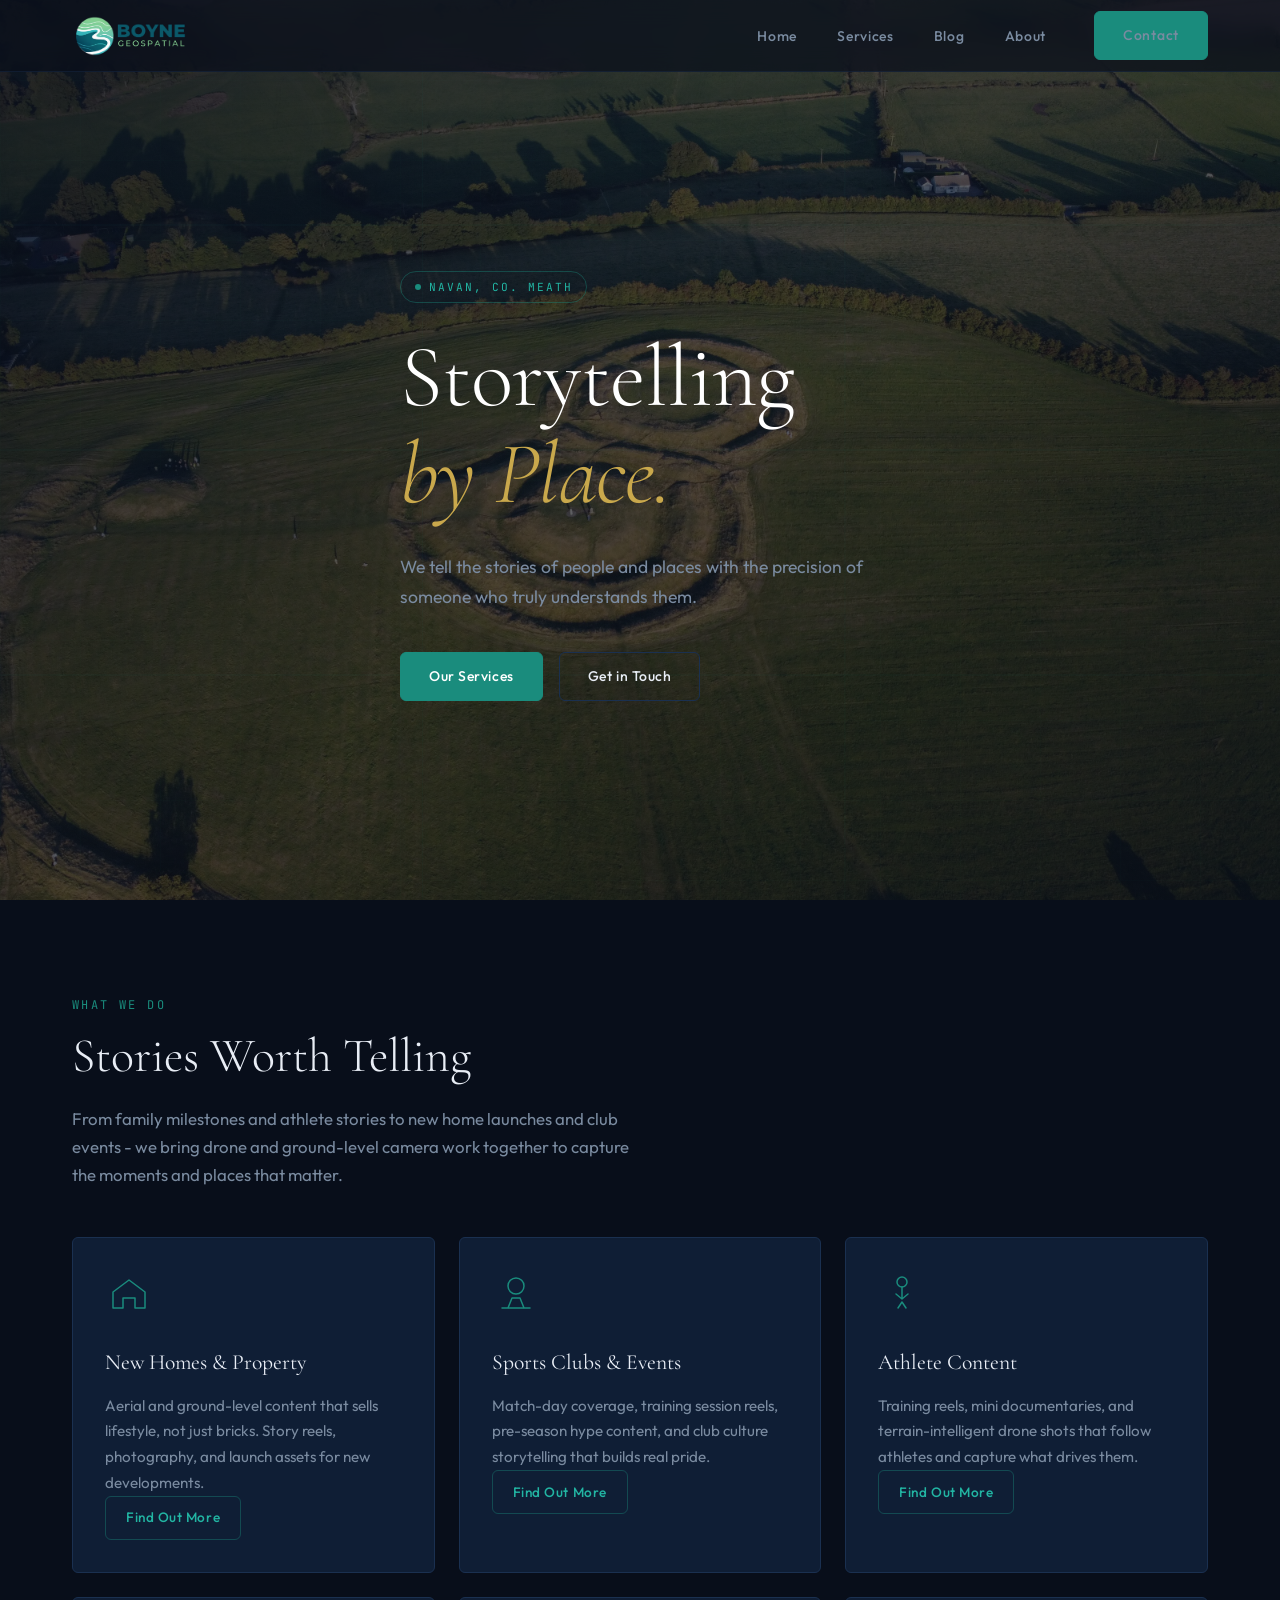
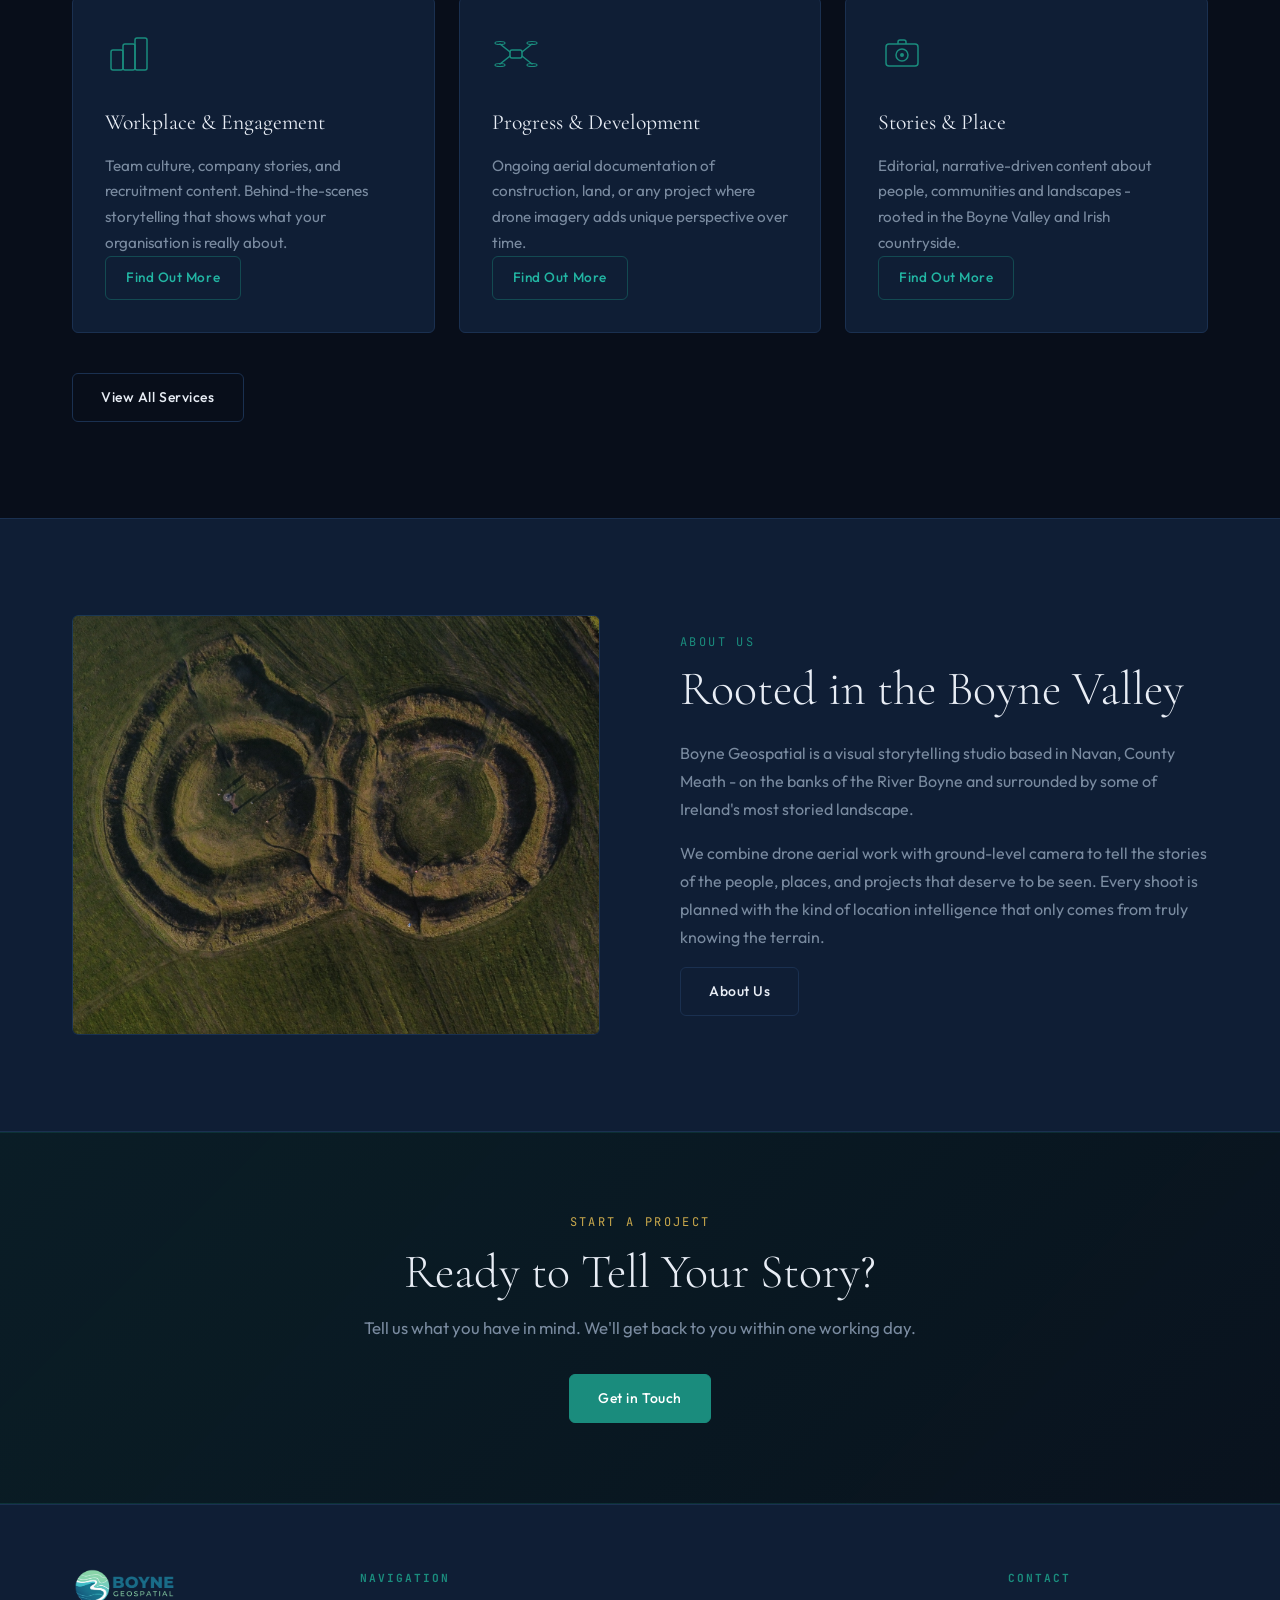
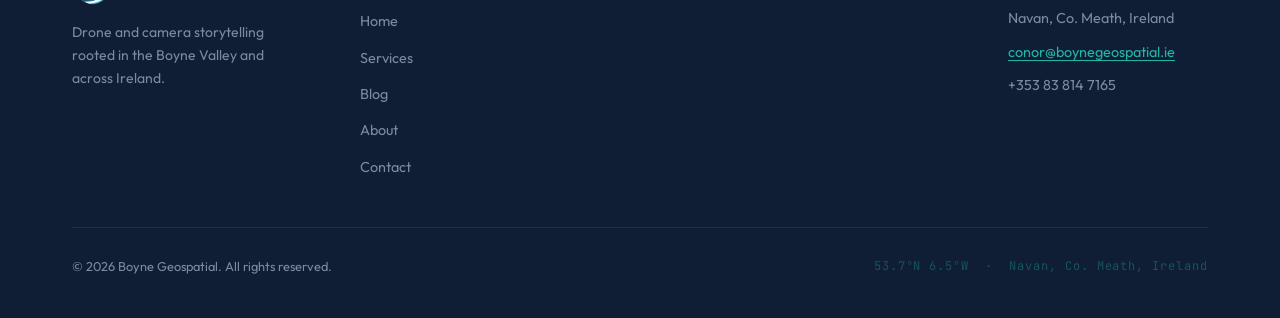
==== index.html @ e122e1fe "Remove all GIS/consultancy references and broaden audience to include families - Replace all "Profes" ====
<!DOCTYPE html>
<html lang="en-IE">
<head>
  <meta charset="UTF-8">
  <meta name="viewport" content="width=device-width, initial-scale=1.0">
  <title>Storytelling by Place | Boyne Geospatial</title>
  <meta name="description" content="Drone and camera storytelling for families, individuals, clubs and businesses across Ireland. Based in Navan, Co. Meath.">
  <link rel="canonical" href="https://www.boynegeospatial.ie/">
  <!-- TODO: Convert hero images to WebP format and compress to under 200KB for optimal LCP -->
  <link rel="preload" as="image" href="images/drone-11.jpg">
  <link rel="stylesheet" href="css/global.css">
  <link rel="stylesheet" href="css/animations.css">
  <script type="application/ld+json">
  {
    "@context": "https://schema.org",
    "@type": "ProfessionalService",
    "name": "Boyne Geospatial",
    "url": "https://www.boynegeospatial.ie",
    "logo": "https://www.boynegeospatial.ie/logo.png",
    "image": "https://www.boynegeospatial.ie/og-image.jpg",
    "description": "Visual storytelling studio based in Navan, County Meath. Drone and camera content for people, places and communities across Ireland.",
    "address": {
      "@type": "PostalAddress",
      "addressLocality": "Navan",
      "addressRegion": "County Meath",
      "addressCountry": "IE"
    },
    "geo": {
      "@type": "GeoCoordinates",
      "latitude": 53.7,
      "longitude": -6.5
    },
    "email": "conor@boynegeospatial.ie",
    "areaServed": "Ireland",
    "serviceType": [
      "Drone Photography",
      "Aerial Videography",
      "Property Content",
      "Sports Storytelling",
      "Athlete Reels",
      "Workplace Content",
      "Documentary Storytelling"
    ],
    "sameAs": [
      "https://www.linkedin.com/in/conor-gleeson-354696105/"
    ]
  }
  </script>
</head>
<body>

  <!-- -- Navigation ------------------------------------------- -->
  <nav class="nav" role="navigation" aria-label="Main navigation">
    <div class="nav-inner">
      <a href="/" class="nav-logo" aria-label="Boyne Geospatial home">
        <img src="logo.png" alt="Boyne Geospatial">
      </a>
                  <ul class="nav-links" role="list">
        <li><a href="/">Home</a></li>
        <li class="nav-dropdown"><a href="/services">Services</a><ul class="nav-dropdown-menu"><li><a href="/services/new-homes">New Homes &amp; Property</a></li><li><a href="/services/sports-clubs">Sports Clubs &amp; Events</a></li><li><a href="/services/athlete-content">Athlete Content</a></li><li><a href="/services/workplace">Workplace &amp; Engagement</a></li><li><a href="/services/progress-documentation">Progress &amp; Development</a></li><li><a href="/services/stories-place">Stories &amp; Place</a></li></ul></li>
        <li><a href="/blog">Blog</a></li>
        <li><a href="/about">About</a></li>
        <li><a href="/contact" class="btn-primary">Contact</a></li>
      </ul>
      <button class="nav-hamburger" aria-label="Toggle menu" aria-expanded="false">
        <span></span><span></span><span></span>
      </button>
    </div>
  </nav>

  <!-- -- Hero ------------------------------------------------ -->
  <section class="hero" aria-label="Hero">
    <div class="hero-bg hero-bg--1" style="background-image: url('images/drone-11.jpg');"></div>
    <div class="hero-bg hero-bg--2" style="background-image: url('images/drone-12.jpg');"></div>
    <div class="hero-bg hero-bg--3" style="background-image: url('images/drone-16.jpg');"></div>

    <!-- Animated coordinate grid overlay -->
    <svg class="hero-grid-svg" aria-hidden="true" xmlns="http://www.w3.org/2000/svg">
      <defs>
        <pattern id="grid" width="80" height="80" patternUnits="userSpaceOnUse">
          <path d="M 80 0 L 0 0 0 80" fill="none" stroke="#1A8C7D" stroke-width="0.5"/>
        </pattern>
      </defs>
      <rect width="100%" height="100%" fill="url(#grid)" opacity="0.06"/>
      <!-- Horizontal accent lines -->
      <line x1="0" y1="25%" x2="100%" y2="25%" stroke="#1A8C7D" stroke-width="0.5" opacity="0.12"/>
      <line x1="0" y1="50%" x2="100%" y2="50%" stroke="#1A8C7D" stroke-width="0.5" opacity="0.12"/>
      <line x1="0" y1="75%" x2="100%" y2="75%" stroke="#1A8C7D" stroke-width="0.5" opacity="0.12"/>
      <!-- Vertical accent lines -->
      <line x1="33%" y1="0" x2="33%" y2="100%" stroke="#1A8C7D" stroke-width="0.5" opacity="0.08"/>
      <line x1="66%" y1="0" x2="66%" y2="100%" stroke="#1A8C7D" stroke-width="0.5" opacity="0.08"/>
    </svg>

    <div class="container">
      <div class="hero-content">
        <h1 class="sr-only">Drone Photography &amp; Visual Storytelling Ireland | Boyne Geospatial</h1>
        <span class="hero-tagline-chip animate-hero delay-1">
          Navan, Co. Meath
        </span>
        <h1 class="hero-heading animate-hero delay-2">Storytelling</h1>
        <p class="hero-heading-gold animate-hero delay-3">by Place.</p>
        <p class="hero-sub animate-hero delay-4">
          We tell the stories of people and places with the precision of someone
          who truly understands them.
        </p>
        <div class="hero-ctas animate-hero delay-5">
          <a href="/services" class="btn-primary">Our Services</a>
          <a href="/contact" class="btn-outline">Get in Touch</a>
        </div>
      </div>
    </div>
  </section>

  <!-- -- Services Strip -------------------------------------- -->
  <section class="section" aria-labelledby="services-heading">
    <div class="container">
      <span class="section-label reveal">What We Do</span>
      <h2 class="section-title reveal" id="services-heading">Stories Worth Telling</h2>
      <p class="section-body reveal">
        From family milestones and athlete stories to new home launches and club events - we bring drone and ground-level
        camera work together to capture the moments and places that matter.
      </p>
      <div class="services-grid services-grid--6 reveal-stagger">
        <div class="service-card">
          <svg class="service-icon" viewBox="0 0 48 48" fill="none" xmlns="http://www.w3.org/2000/svg" aria-hidden="true">
            <path d="M8 38V22l16-12 16 12v16H30v-10H18v10z" stroke="currentColor" stroke-width="1.5" stroke-linejoin="round"/>
          </svg>
          <h3>New Homes &amp; Property</h3>
          <p>Aerial and ground-level content that sells lifestyle, not just bricks. Story reels, photography, and launch assets for new developments.</p>
          <a href="/services/new-homes" class="btn-launch">Find Out More</a>
        </div>
        <div class="service-card">
          <svg class="service-icon" viewBox="0 0 48 48" fill="none" xmlns="http://www.w3.org/2000/svg" aria-hidden="true">
            <circle cx="24" cy="16" r="8" stroke="currentColor" stroke-width="1.5"/>
            <path d="M16 38l4-10h8l4 10" stroke="currentColor" stroke-width="1.5" stroke-linejoin="round"/>
            <path d="M10 38h28" stroke="currentColor" stroke-width="1.5" stroke-linecap="round"/>
          </svg>
          <h3>Sports Clubs &amp; Events</h3>
          <p>Match-day coverage, training session reels, pre-season hype content, and club culture storytelling that builds real pride.</p>
          <a href="/services/sports-clubs" class="btn-launch">Find Out More</a>
        </div>
        <div class="service-card">
          <svg class="service-icon" viewBox="0 0 48 48" fill="none" xmlns="http://www.w3.org/2000/svg" aria-hidden="true">
            <circle cx="24" cy="12" r="5" stroke="currentColor" stroke-width="1.5"/>
            <path d="M24 17v12M18 24l6 5 6-5M20 38l4-6 4 6" stroke="currentColor" stroke-width="1.5" stroke-linecap="round" stroke-linejoin="round"/>
          </svg>
          <h3>Athlete Content</h3>
          <p>Training reels, mini documentaries, and terrain-intelligent drone shots that follow athletes and capture what drives them.</p>
          <a href="/services/athlete-content" class="btn-launch">Find Out More</a>
        </div>
        <div class="service-card">
          <svg class="service-icon" viewBox="0 0 48 48" fill="none" xmlns="http://www.w3.org/2000/svg" aria-hidden="true">
            <rect x="6" y="20" width="12" height="20" rx="2" stroke="currentColor" stroke-width="1.5"/>
            <rect x="18" y="14" width="12" height="26" rx="2" stroke="currentColor" stroke-width="1.5"/>
            <rect x="30" y="8" width="12" height="32" rx="2" stroke="currentColor" stroke-width="1.5"/>
          </svg>
          <h3>Workplace &amp; Engagement</h3>
          <p>Team culture, company stories, and recruitment content. Behind-the-scenes storytelling that shows what your organisation is really about.</p>
          <a href="/services/workplace" class="btn-launch">Find Out More</a>
        </div>
        <div class="service-card">
          <svg class="service-icon" viewBox="0 0 48 48" fill="none" xmlns="http://www.w3.org/2000/svg" aria-hidden="true">
            <rect x="18" y="20" width="12" height="8" rx="2" stroke="currentColor" stroke-width="1.5"/>
            <line x1="18" y1="22" x2="8" y2="14" stroke="currentColor" stroke-width="1.5" stroke-linecap="round"/>
            <line x1="30" y1="22" x2="40" y2="14" stroke="currentColor" stroke-width="1.5" stroke-linecap="round"/>
            <line x1="18" y1="26" x2="8" y2="34" stroke="currentColor" stroke-width="1.5" stroke-linecap="round"/>
            <line x1="30" y1="26" x2="40" y2="34" stroke="currentColor" stroke-width="1.5" stroke-linecap="round"/>
            <ellipse cx="8" cy="13" rx="5" ry="1.5" stroke="currentColor" stroke-width="1.2"/>
            <ellipse cx="40" cy="13" rx="5" ry="1.5" stroke="currentColor" stroke-width="1.2"/>
            <ellipse cx="8" cy="35" rx="5" ry="1.5" stroke="currentColor" stroke-width="1.2"/>
            <ellipse cx="40" cy="35" rx="5" ry="1.5" stroke="currentColor" stroke-width="1.2"/>
          </svg>
          <h3>Progress &amp; Development</h3>
          <p>Ongoing aerial documentation of construction, land, or any project where drone imagery adds unique perspective over time.</p>
          <a href="/services/progress-documentation" class="btn-launch">Find Out More</a>
        </div>
        <div class="service-card">
          <svg class="service-icon" viewBox="0 0 48 48" fill="none" xmlns="http://www.w3.org/2000/svg" aria-hidden="true">
            <rect x="8" y="14" width="32" height="22" rx="3" stroke="currentColor" stroke-width="1.5"/>
            <circle cx="24" cy="25" r="6" stroke="currentColor" stroke-width="1.5"/>
            <circle cx="24" cy="25" r="2" fill="currentColor"/>
            <path d="M20 14v-2a2 2 0 012-2h4a2 2 0 012 2v2" stroke="currentColor" stroke-width="1.5"/>
          </svg>
          <h3>Stories &amp; Place</h3>
          <p>Editorial, narrative-driven content about people, communities and landscapes - rooted in the Boyne Valley and Irish countryside.</p>
          <a href="/services/stories-place" class="btn-launch">Find Out More</a>
        </div>
      </div>
      <div class="section-cta reveal">
        <a href="/services" class="btn-outline">View All Services</a>
      </div>
    </div>
  </section>

  <!-- -- About Teaser ----------------------------------------- -->
  <section class="section" style="background: var(--color-surface); border-top: 1px solid var(--color-border); border-bottom: 1px solid var(--color-border);" aria-labelledby="about-heading">
    <div class="container">
      <div class="about-teaser">
        <div class="about-teaser-img reveal">
          <img src="images/drone-12.jpg"
               alt="Aerial drone view of an ancient ringfort in Co. Meath, captured by Boyne Geospatial"
               loading="lazy">
        </div>
        <div class="about-teaser-text">
          <span class="section-label reveal">About Us</span>
          <h2 class="section-title reveal" id="about-heading">Rooted in the Boyne Valley</h2>
          <p class="reveal">
            Boyne Geospatial is a visual storytelling studio based in Navan, County Meath -
            on the banks of the River Boyne and surrounded by some of Ireland's most storied landscape.
          </p>
          <p class="reveal">
            We combine drone aerial work with ground-level camera to tell the stories of the people,
            places, and projects that deserve to be seen. Every shoot is planned with the kind of
            location intelligence that only comes from truly knowing the terrain.
          </p>
          <a href="/about" class="btn-outline reveal">About Us</a>
        </div>
      </div>
    </div>
  </section>

  <!-- -- CTA Banner ------------------------------------------ -->
  <section class="cta-banner" aria-labelledby="cta-heading">
    <div class="container">
      <span class="section-label section-label-gold reveal">Start a Project</span>
      <h2 class="section-title reveal" id="cta-heading">Ready to Tell Your Story?</h2>
      <p class="reveal">
        Tell us what you have in mind. We'll get back to you within one working day.
      </p>
      <a href="/contact" class="btn-primary reveal">Get in Touch</a>
    </div>
  </section>

  <!-- -- Footer ---------------------------------------------- -->
  <footer class="footer" role="contentinfo">
    <div class="container">
      <div class="footer-top">
        <div class="footer-logo">
          <a href="/" aria-label="Boyne Geospatial home">
            <img src="logo.png" alt="Boyne Geospatial">
          </a>
          <p>Drone and camera storytelling rooted in the Boyne Valley and across Ireland.</p>
        </div>
                <nav class="footer-nav" aria-label="Footer navigation">
          <h4>Navigation</h4>
          <ul role="list">
            <li><a href="/">Home</a></li>
            <li><a href="/services">Services</a></li>
            <li><a href="/blog">Blog</a></li>
            <li><a href="/about">About</a></li>
            <li><a href="/contact">Contact</a></li>
          </ul>
        </nav>
        <div class="footer-contact">
          <h4>Contact</h4>
          <ul role="list">
            <li>Navan, Co. Meath, Ireland</li>
            <li><a href="mailto:conor@boynegeospatial.ie">conor@boynegeospatial.ie</a></li>
            <li><a href="tel:+353838147165">+353 83 814 7165</a></li>
          </ul>
        </div>
      </div>
      <hr class="footer-divider">
      <div class="footer-bottom">
        <p>&copy; 2026 Boyne Geospatial. All rights reserved.</p>
        <span>53.7°N 6.5°W &nbsp;·&nbsp; Navan, Co. Meath, Ireland</span>
      </div>
    </div>
  </footer>

  <script src="js/main.js"></script>
</body>
</html>
---- css/global.css ----
@import url('https://fonts.googleapis.com/css2?family=Cormorant+Garamond:ital,wght@0,300;0,400;0,600;1,300&family=Outfit:wght@300;400;500;600&family=JetBrains+Mono:wght@400&display=swap');

/* Screen-reader only utility */
.sr-only {
  position: absolute;
  width: 1px;
  height: 1px;
  padding: 0;
  margin: -1px;
  overflow: hidden;
  clip: rect(0, 0, 0, 0);
  white-space: nowrap;
  border: 0;
}

/* ============================================================
   CSS Custom Properties
   ============================================================ */
:root {
  --color-bg:         #080E1A;
  --color-surface:    #0F1E35;
  --color-border:     #1A3050;
  --color-teal:       #1A8C7D;
  --color-teal-light: #22B5A3;
  --color-gold:       #C9A84C;
  --color-text:       #E8EDF5;
  --color-muted:      #7A8BA0;
  --color-white:      #FFFFFF;

  --font-display: 'Cormorant Garamond', serif;
  --font-body:    'Outfit', sans-serif;
  --font-mono:    'JetBrains Mono', monospace;

  --nav-height: 72px;
  --radius:     6px;
  --transition: 0.3s ease;
}

/* ============================================================
   Reset & Base
   ============================================================ */
*, *::before, *::after {
  box-sizing: border-box;
  margin: 0;
  padding: 0;
}

html {
  scroll-behavior: smooth;
  font-size: 16px;
}

body {
  background-color: var(--color-bg);
  color: var(--color-text);
  font-family: var(--font-body);
  font-weight: 400;
  line-height: 1.65;
  -webkit-font-smoothing: antialiased;
}

img {
  display: block;
  max-width: 100%;
  height: auto;
}

a {
  color: inherit;
  text-decoration: none;
}

ul {
  list-style: none;
}

/* ============================================================
   Layout Utilities
   ============================================================ */
.container {
  max-width: 1200px;
  margin: 0 auto;
  padding: 0 2rem;
}

.section {
  padding: 6rem 0;
}

.section-label {
  font-family: var(--font-mono);
  font-size: 0.75rem;
  letter-spacing: 0.2em;
  text-transform: uppercase;
  color: var(--color-teal);
  display: block;
  margin-bottom: 0.75rem;
}

.section-label-gold {
  color: var(--color-gold);
}

.section-title {
  font-family: var(--font-display);
  font-size: clamp(2rem, 4vw, 3rem);
  font-weight: 300;
  line-height: 1.2;
  margin-bottom: 1.25rem;
  color: var(--color-text);
}

.section-body {
  color: var(--color-muted);
  max-width: 560px;
  font-size: 1.05rem;
}

/* ============================================================
   Navigation
   ============================================================ */
.nav {
  position: fixed;
  top: 0;
  left: 0;
  right: 0;
  z-index: 100;
  height: var(--nav-height);
  background: rgba(8, 14, 26, 0.7);
  backdrop-filter: blur(12px);
  -webkit-backdrop-filter: blur(12px);
  border-bottom: 1px solid rgba(26, 48, 80, 0.4);
  transition: background var(--transition), border-color var(--transition);
}

.nav.scrolled {
  background: rgba(8, 14, 26, 0.95);
  border-bottom-color: var(--color-border);
}

.nav-inner {
  max-width: 1200px;
  margin: 0 auto;
  padding: 0 2rem;
  height: 100%;
  display: flex;
  align-items: center;
  justify-content: space-between;
}

.nav-logo img {
  height: 40px;
  width: auto;
}

.nav-links {
  display: flex;
  align-items: center;
  gap: 2.5rem;
}

.nav-links a {
  font-size: 0.875rem;
  font-weight: 500;
  letter-spacing: 0.05em;
  color: var(--color-muted);
  transition: color var(--transition);
  position: relative;
}

.nav-links a::after {
  content: '';
  position: absolute;
  bottom: -3px;
  left: 0;
  right: 0;
  height: 1px;
  background: var(--color-teal);
  transform: scaleX(0);
  transition: transform var(--transition);
  transform-origin: left;
}

.nav-links a:hover,
.nav-links a.active {
  color: var(--color-text);
}

.nav-links a:hover::after,
.nav-links a.active::after {
  transform: scaleX(1);
}

.nav-links .btn-primary {
  margin-left: 0.5rem;
}

/* -- Nav Dropdown ------------------------------------------- */
.nav-dropdown {
  position: relative;
}

.nav-dropdown-menu {
  display: none;
  position: absolute;
  top: 100%;
  left: 50%;
  transform: translateX(-50%);
  min-width: 240px;
  background: var(--color-surface);
  border: 1px solid var(--color-border);
  border-radius: 6px;
  padding: 0.75rem 0 0.5rem;
  list-style: none;
  z-index: 200;
  box-shadow: 0 8px 24px rgba(0,0,0,0.4);
}

.nav-dropdown:hover .nav-dropdown-menu,
.nav-dropdown:focus-within .nav-dropdown-menu,
.nav-dropdown.dropdown-open .nav-dropdown-menu {
  display: block;
}

.nav-dropdown-menu li a {
  display: block;
  padding: 0.6rem 1.25rem;
  color: var(--color-text);
  font-size: 0.85rem;
  white-space: nowrap;
  transition: background 0.2s, color 0.2s;
}

.nav-dropdown-menu li a::after {
  display: none;
}

.nav-dropdown-menu li a:hover {
  background: var(--color-border);
  color: var(--color-teal-light);
}

.nav-hamburger {
  display: none;
  flex-direction: column;
  gap: 5px;
  background: none;
  border: none;
  cursor: pointer;
  padding: 4px;
}

.nav-hamburger span {
  display: block;
  width: 24px;
  height: 2px;
  background: var(--color-text);
  transition: var(--transition);
}

/* ============================================================
   Buttons
   ============================================================ */
.btn-primary {
  display: inline-flex;
  align-items: center;
  gap: 0.5rem;
  padding: 0.75rem 1.75rem;
  background: var(--color-teal);
  color: var(--color-white);
  font-family: var(--font-body);
  font-size: 0.875rem;
  font-weight: 500;
  letter-spacing: 0.04em;
  border: 1px solid var(--color-teal);
  border-radius: var(--radius);
  cursor: pointer;
  transition: background var(--transition), box-shadow var(--transition);
}

.btn-primary:hover {
  background: var(--color-white);
  border-color: var(--color-white);
  color: var(--color-bg);
  box-shadow: 0 0 24px rgba(255, 255, 255, 0.15);
}

.btn-outline {
  display: inline-flex;
  align-items: center;
  gap: 0.5rem;
  padding: 0.75rem 1.75rem;
  background: transparent;
  color: var(--color-text);
  font-family: var(--font-body);
  font-size: 0.875rem;
  font-weight: 500;
  letter-spacing: 0.04em;
  border: 1px solid var(--color-border);
  border-radius: var(--radius);
  cursor: pointer;
  transition: border-color var(--transition), color var(--transition), box-shadow var(--transition);
}

.btn-outline:hover {
  border-color: var(--color-teal);
  color: var(--color-teal-light);
  box-shadow: 0 0 20px rgba(26, 140, 125, 0.15);
}

/* ============================================================
   Hero
   ============================================================ */
.hero {
  position: relative;
  min-height: 100vh;
  display: flex;
  align-items: center;
  overflow: hidden;
  background-color: var(--color-bg);
}

.hero-bg {
  position: absolute;
  inset: 0;
  background-size: cover;
  background-position: center;
  background-repeat: no-repeat;
  opacity: 0;
  transition: opacity 1.5s ease;
}

.hero-bg--2 {
  background-position: center 30%;
}

.hero-bg.active {
  opacity: 1;
}

.hero-bg::after {
  content: '';
  position: absolute;
  inset: 0;
  background: linear-gradient(
    135deg,
    rgba(8, 14, 26, 0.85) 0%,
    rgba(8, 14, 26, 0.65) 50%,
    rgba(8, 14, 26, 0.8) 100%
  );
}

.hero-grid-svg {
  position: absolute;
  inset: 0;
  width: 100%;
  height: 100%;
  pointer-events: none;
  z-index: 1;
}

.hero-content {
  position: relative;
  z-index: 2;
  padding-top: var(--nav-height);
}

.hero-tagline-chip {
  display: inline-flex;
  align-items: center;
  gap: 0.5rem;
  padding: 0.35rem 0.85rem;
  border: 1px solid rgba(26, 140, 125, 0.4);
  border-radius: 100px;
  font-family: var(--font-mono);
  font-size: 0.7rem;
  letter-spacing: 0.18em;
  text-transform: uppercase;
  color: var(--color-teal-light);
  margin-bottom: 1.75rem;
}

.hero-tagline-chip::before {
  content: '';
  width: 6px;
  height: 6px;
  border-radius: 50%;
  background: var(--color-teal);
  animation: pulse-dot 2s infinite;
}

.hero-heading {
  font-family: var(--font-display);
  font-size: clamp(3rem, 7vw, 5.5rem);
  font-weight: 300;
  line-height: 1.05;
  letter-spacing: -0.01em;
  margin-bottom: 0.3rem;
  color: var(--color-white);
}

.hero-heading-gold {
  font-family: var(--font-display);
  font-size: clamp(3rem, 7vw, 5.5rem);
  font-weight: 300;
  line-height: 1.05;
  letter-spacing: -0.01em;
  margin-bottom: 2rem;
  color: var(--color-gold);
  font-style: italic;
}

.hero-sub {
  font-size: 1.1rem;
  color: var(--color-muted);
  max-width: 480px;
  margin-bottom: 2.5rem;
  line-height: 1.7;
}

.hero-ctas {
  display: flex;
  gap: 1rem;
  flex-wrap: wrap;
}

/* ============================================================
   Page Hero (inner pages)
   ============================================================ */
.page-hero {
  padding-top: calc(var(--nav-height) + 5rem);
  padding-bottom: 4rem;
  background: linear-gradient(180deg, var(--color-surface) 0%, var(--color-bg) 100%);
  border-bottom: 1px solid var(--color-border);
}

.page-hero-label {
  font-family: var(--font-mono);
  font-size: 0.75rem;
  letter-spacing: 0.2em;
  text-transform: uppercase;
  color: var(--color-teal);
  display: block;
  margin-bottom: 1rem;
}

.page-hero-title {
  font-family: var(--font-display);
  font-size: clamp(2.5rem, 5vw, 4rem);
  font-weight: 300;
  color: var(--color-white);
  line-height: 1.1;
  margin-bottom: 1rem;
}

.page-hero-sub {
  color: var(--color-muted);
  font-size: 1.05rem;
  max-width: 560px;
}

.section-cta {
  margin-top: 2.5rem;
}

/* ============================================================
   Service Cards
   ============================================================ */
.services-grid {
  display: grid;
  grid-template-columns: repeat(3, 1fr);
  gap: 1.5rem;
  margin-top: 3rem;
}

.services-grid--6 {
  grid-template-columns: repeat(3, 1fr);
}

@media (max-width: 900px) {
  .services-grid--6 {
    grid-template-columns: repeat(2, 1fr);
  }
}

.service-card {
  padding: 2rem;
  background: var(--color-surface);
  border: 1px solid var(--color-border);
  border-radius: var(--radius);
  transition: border-color var(--transition), box-shadow var(--transition), transform var(--transition);
}

.service-card:hover {
  border-color: var(--color-teal);
  box-shadow: 0 0 28px rgba(26, 140, 125, 0.15);
  transform: translateY(-3px);
}

.service-icon {
  width: 48px;
  height: 48px;
  margin-bottom: 1.25rem;
  color: var(--color-teal);
}

.service-card h3 {
  font-family: var(--font-display);
  font-size: 1.35rem;
  font-weight: 400;
  margin-bottom: 0.75rem;
  color: var(--color-text);
}

.service-card p {
  color: var(--color-muted);
  font-size: 0.95rem;
  line-height: 1.7;
}

/* ============================================================
   About Teaser (2-col)
   ============================================================ */
.about-teaser {
  display: grid;
  grid-template-columns: 1fr 1fr;
  gap: 5rem;
  align-items: center;
}

.about-teaser-img {
  position: relative;
  border-radius: var(--radius);
  overflow: hidden;
}

.about-teaser-img img {
  width: 100%;
  height: 420px;
  object-fit: cover;
  border-radius: var(--radius);
  border: 1px solid var(--color-border);
}

.about-teaser-img::before {
  content: '';
  position: absolute;
  inset: 0;
  border-radius: var(--radius);
  background: linear-gradient(135deg, rgba(26, 140, 125, 0.08) 0%, transparent 60%);
  z-index: 1;
  pointer-events: none;
}

.about-teaser-text .section-label {
  margin-bottom: 0.5rem;
}

.about-teaser-text .section-title {
  max-width: none;
}

.about-teaser-text p {
  color: var(--color-muted);
  margin-bottom: 1rem;
  font-size: 1rem;
  line-height: 1.75;
}

/* ============================================================
   Tools Preview Cards
   ============================================================ */
.tools-grid {
  display: grid;
  grid-template-columns: repeat(auto-fill, minmax(300px, 1fr));
  gap: 1.5rem;
  margin-top: 3rem;
}

.tool-card {
  background: var(--color-surface);
  border: 1px solid var(--color-border);
  border-radius: var(--radius);
  overflow: hidden;
  transition: border-color var(--transition), box-shadow var(--transition), transform var(--transition);
}

.tool-card:hover {
  border-color: var(--color-teal);
  box-shadow: 0 0 28px rgba(26, 140, 125, 0.18);
  transform: translateY(-3px);
}

.tool-thumb {
  height: 180px;
  background: linear-gradient(135deg, var(--color-bg) 0%, #0a1828 100%);
  display: flex;
  align-items: center;
  justify-content: center;
  overflow: hidden;
  border-bottom: 1px solid var(--color-border);
}

.tool-thumb img {
  width: 100%;
  height: 100%;
  object-fit: cover;
}

.tool-thumb-placeholder {
  color: var(--color-teal);
  opacity: 0.4;
}

.tool-info {
  padding: 1.5rem;
}

.tool-tags {
  display: flex;
  gap: 0.5rem;
  flex-wrap: wrap;
  margin-bottom: 0.75rem;
}

.tool-tag {
  font-family: var(--font-mono);
  font-size: 0.65rem;
  letter-spacing: 0.12em;
  text-transform: uppercase;
  padding: 0.2rem 0.6rem;
  border: 1px solid rgba(26, 140, 125, 0.35);
  border-radius: 100px;
  color: var(--color-teal-light);
}

.tool-info h3 {
  font-family: var(--font-display);
  font-size: 1.3rem;
  font-weight: 400;
  margin-bottom: 0.5rem;
  color: var(--color-text);
}

.tool-info p {
  color: var(--color-muted);
  font-size: 0.9rem;
  line-height: 1.65;
  margin-bottom: 1.25rem;
}

.btn-launch {
  display: inline-flex;
  align-items: center;
  gap: 0.4rem;
  padding: 0.6rem 1.25rem;
  background: transparent;
  color: var(--color-teal-light);
  font-family: var(--font-body);
  font-size: 0.85rem;
  font-weight: 500;
  letter-spacing: 0.04em;
  border: 1px solid rgba(26, 140, 125, 0.4);
  border-radius: var(--radius);
  cursor: pointer;
  transition: background var(--transition), border-color var(--transition), box-shadow var(--transition);
}

.btn-launch:hover {
  background: rgba(26, 140, 125, 0.1);
  border-color: var(--color-teal);
  box-shadow: 0 0 16px rgba(26, 140, 125, 0.25);
}

/* Tool embed container */
.tool-embed-container {
  display: none;
  margin-top: 3rem;
  border: 1px solid var(--color-border);
  border-radius: var(--radius);
  overflow: hidden;
  background: var(--color-surface);
}

.tool-embed-header {
  display: flex;
  align-items: center;
  justify-content: space-between;
  padding: 1rem 1.5rem;
  border-bottom: 1px solid var(--color-border);
}

.tool-embed-title {
  font-family: var(--font-mono);
  font-size: 0.8rem;
  color: var(--color-teal-light);
  letter-spacing: 0.08em;
}

.btn-close-embed {
  background: none;
  border: none;
  color: var(--color-muted);
  cursor: pointer;
  font-size: 1.1rem;
  padding: 0.25rem;
  transition: color var(--transition);
}

.btn-close-embed:hover {
  color: var(--color-text);
}

.tool-embed-container iframe {
  width: 100%;
  min-height: 650px;
  border: none;
  display: block;
}

/* ============================================================
   CTA Banner
   ============================================================ */
.cta-banner {
  background: linear-gradient(135deg, rgba(26, 140, 125, 0.12) 0%, rgba(26, 140, 125, 0.04) 100%);
  border-top: 1px solid rgba(26, 140, 125, 0.2);
  border-bottom: 1px solid rgba(26, 140, 125, 0.2);
  padding: 5rem 0;
  text-align: center;
}

.cta-banner .section-title {
  margin-bottom: 0.75rem;
}

.cta-banner p {
  color: var(--color-muted);
  margin-bottom: 2rem;
  font-size: 1.05rem;
}

.cta-banner .btn-primary {
  margin: 0 auto;
}

/* ============================================================
   Blog Coming Soon
   ============================================================ */
.blog-coming-soon {
  display: flex;
  flex-direction: column;
  align-items: center;
  text-align: center;
  padding: 5rem 2rem;
  max-width: 540px;
  margin: 0 auto;
  gap: 1.5rem;
}

.blog-coming-soon svg {
  color: var(--color-teal);
  opacity: 0.7;
}

.blog-coming-soon h2 {
  font-family: var(--font-display);
  font-size: clamp(1.75rem, 3vw, 2.5rem);
  font-weight: 300;
  color: var(--color-text);
}

.blog-coming-soon p {
  color: var(--color-muted);
  line-height: 1.75;
}

/* ============================================================
   Photo Gallery
   ============================================================ */
.gallery-grid {
  display: grid;
  grid-template-columns: repeat(3, 1fr);
  gap: 1rem;
  margin-top: 3rem;
}

.gallery-item {
  position: relative;
  overflow: hidden;
  border-radius: var(--radius);
  border: 1px solid var(--color-border);
  aspect-ratio: 4/3;
}

.gallery-item img {
  width: 100%;
  height: 100%;
  object-fit: cover;
  transition: transform 0.5s ease;
}

.gallery-item:hover img {
  transform: scale(1.04);
}

.gallery-item-caption {
  position: absolute;
  bottom: 0;
  left: 0;
  right: 0;
  padding: 1rem;
  background: linear-gradient(0deg, rgba(8,14,26,0.85) 0%, transparent 100%);
  font-size: 0.8rem;
  color: var(--color-muted);
  font-family: var(--font-mono);
  opacity: 0;
  transition: opacity var(--transition);
}

.gallery-item:hover .gallery-item-caption {
  opacity: 1;
}

/* ============================================================
   Field Slideshow (About page)
   ============================================================ */
.field-slideshow {
  position: relative;
  margin-top: 3rem;
  border-radius: var(--radius);
  overflow: hidden;
  border: 1px solid var(--color-border);
  background: var(--color-surface);
}

.slideshow-track {
  position: relative;
  width: 100%;
  aspect-ratio: 16/9;
}

.slide {
  position: absolute;
  inset: 0;
  opacity: 0;
  transition: opacity 0.9s ease;
}

.slide.active {
  opacity: 1;
}

.slide img {
  width: 100%;
  height: 100%;
  object-fit: cover;
  display: block;
}

.slide-caption {
  position: absolute;
  bottom: 0;
  left: 0;
  right: 0;
  padding: 1.25rem 1.5rem;
  background: linear-gradient(0deg, rgba(8,14,26,0.85) 0%, transparent 100%);
  font-family: var(--font-mono);
  font-size: 0.78rem;
  color: var(--color-muted);
}

.slideshow-dots {
  display: flex;
  justify-content: center;
  gap: 0.5rem;
  padding: 0.75rem;
  background: var(--color-surface);
}

.slideshow-dots .dot {
  width: 6px;
  height: 6px;
  border-radius: 50%;
  background: var(--color-border);
  transition: background var(--transition), transform var(--transition);
  cursor: pointer;
  border: none;
  padding: 0;
}

.slideshow-dots .dot.active {
  background: var(--color-teal);
  transform: scale(1.3);
}

/* ============================================================
   About Page
   ============================================================ */
.about-gallery {
  display: grid;
  grid-template-columns: repeat(3, 1fr);
  gap: 1rem;
}

.about-gallery img {
  width: 100%;
  aspect-ratio: 16 / 10;
  object-fit: cover;
  border-radius: 4px;
  border: 1px solid var(--color-border);
}

@media (max-width: 768px) {
  .about-gallery {
    grid-template-columns: 1fr;
  }
}

.about-overview {
  display: grid;
  grid-template-columns: 1fr 1fr;
  gap: 5rem;
  align-items: start;
}

.about-pull-quote {
  padding: 2rem;
  border-left: 2px solid var(--color-teal);
  background: var(--color-surface);
  border-radius: 0 var(--radius) var(--radius) 0;
}

.about-pull-quote blockquote {
  font-family: var(--font-display);
  font-size: 1.5rem;
  font-weight: 300;
  font-style: italic;
  line-height: 1.45;
  color: var(--color-text);
  margin-bottom: 1rem;
}

.about-pull-quote cite {
  font-family: var(--font-mono);
  font-size: 0.75rem;
  color: var(--color-teal);
  letter-spacing: 0.1em;
  text-transform: uppercase;
  font-style: normal;
}

/* ============================================================
   Contact Page
   ============================================================ */
.contact-grid {
  display: grid;
  grid-template-columns: 1fr 380px;
  gap: 4rem;
  align-items: start;
}

.contact-form {
  display: flex;
  flex-direction: column;
  gap: 1.25rem;
}

.form-group {
  display: flex;
  flex-direction: column;
  gap: 0.5rem;
}

.form-group label {
  font-size: 0.8rem;
  font-weight: 500;
  letter-spacing: 0.06em;
  text-transform: uppercase;
  color: var(--color-muted);
}

.form-group input,
.form-group textarea {
  background: var(--color-surface);
  border: 1px solid var(--color-border);
  border-radius: var(--radius);
  padding: 0.85rem 1rem;
  color: var(--color-text);
  font-family: var(--font-body);
  font-size: 0.95rem;
  outline: none;
  transition: border-color var(--transition), box-shadow var(--transition);
}

.form-group input:focus,
.form-group textarea:focus {
  border-color: var(--color-teal);
  box-shadow: 0 0 0 3px rgba(26, 140, 125, 0.12);
}

.form-group textarea {
  resize: vertical;
  min-height: 140px;
}

.form-group input::placeholder,
.form-group textarea::placeholder {
  color: var(--color-muted);
  opacity: 0.6;
}

.contact-info-panel {
  padding: 2rem;
  background: var(--color-surface);
  border: 1px solid var(--color-border);
  border-radius: var(--radius);
}

.contact-info-panel h3 {
  font-family: var(--font-display);
  font-size: 1.4rem;
  font-weight: 400;
  margin-bottom: 1.5rem;
  color: var(--color-text);
}

.contact-info-item {
  display: flex;
  gap: 1rem;
  align-items: flex-start;
  margin-bottom: 1.5rem;
}

.contact-info-icon {
  color: var(--color-teal);
  flex-shrink: 0;
  margin-top: 2px;
}

.contact-info-item strong {
  display: block;
  font-size: 0.8rem;
  font-weight: 500;
  text-transform: uppercase;
  letter-spacing: 0.08em;
  color: var(--color-muted);
  margin-bottom: 0.25rem;
}

.contact-info-item span {
  font-size: 0.95rem;
  color: var(--color-text);
}

/* ============================================================
   Footer
   ============================================================ */
.footer {
  background: var(--color-surface);
  border-top: 1px solid var(--color-border);
  padding: 4rem 0 2.5rem;
}

.footer-top {
  display: grid;
  grid-template-columns: 240px 1fr 200px;
  gap: 3rem;
  margin-bottom: 3rem;
}

.footer-logo img {
  height: 36px;
  width: auto;
  margin-bottom: 1rem;
  mix-blend-mode: screen;
}

.footer-logo p {
  font-size: 0.875rem;
  color: var(--color-muted);
  line-height: 1.65;
  max-width: 220px;
}

.footer-nav h4,
.footer-contact h4 {
  font-family: var(--font-mono);
  font-size: 0.7rem;
  letter-spacing: 0.18em;
  text-transform: uppercase;
  color: var(--color-teal);
  margin-bottom: 1.25rem;
}

.footer-nav ul,
.footer-contact ul {
  display: flex;
  flex-direction: column;
  gap: 0.6rem;
}

.footer-nav a,
.footer-contact li {
  font-size: 0.9rem;
  color: var(--color-muted);
  transition: color var(--transition);
}

.footer-nav a:hover {
  color: var(--color-text);
}

.footer-contact a[href^="mailto"] {
  color: var(--color-teal-light);
  text-decoration: underline;
  text-underline-offset: 3px;
  transition: color var(--transition);
}

.footer-contact a[href^="mailto"]:hover {
  color: var(--color-white);
}

.contact-info-item a[href^="mailto"] {
  color: var(--color-teal-light);
  text-decoration: underline;
  text-underline-offset: 3px;
  transition: color var(--transition);
}

.contact-info-item a[href^="mailto"]:hover {
  color: var(--color-white);
}

.footer-divider {
  border: none;
  border-top: 1px solid var(--color-border);
  margin-bottom: 1.75rem;
}

.footer-bottom {
  display: flex;
  justify-content: space-between;
  align-items: center;
}

.footer-bottom p {
  font-size: 0.8rem;
  color: var(--color-muted);
}

.footer-bottom span {
  font-family: var(--font-mono);
  font-size: 0.75rem;
  color: rgba(26, 140, 125, 0.5);
  letter-spacing: 0.08em;
}

/* ============================================================
   Founder / About Me Section
   ============================================================ */
.founder-grid {
  display: grid;
  grid-template-columns: 300px 1fr;
  gap: 5rem;
  align-items: start;
}

.founder-photo-frame {
  position: relative;
  border-radius: 12px;
  overflow: hidden;
  border: 1px solid var(--color-border);
  box-shadow: 0 0 40px rgba(26, 140, 125, 0.12);
}

.founder-photo-frame img {
  width: 100%;
  height: auto;
  display: block;
}

.founder-photo-frame::after {
  content: '';
  position: absolute;
  inset: 0;
  border-radius: 12px;
  background: linear-gradient(180deg, transparent 60%, rgba(8, 14, 26, 0.4) 100%);
  pointer-events: none;
}

@media (max-width: 768px) {
  .founder-grid {
    grid-template-columns: 1fr;
    gap: 2.5rem;
  }
  .founder-photo-frame {
    max-width: 240px;
    margin: 0 auto;
  }
}

/* ============================================================
   Services Detail Page
   ============================================================ */
.services-detail-grid {
  display: grid;
  grid-template-columns: repeat(2, 1fr);
  gap: 1.5rem;
  margin-top: 3rem;
}

.service-detail-card {
  padding: 2.5rem;
  background: var(--color-surface);
  border: 1px solid var(--color-border);
  border-radius: var(--radius);
  transition: border-color var(--transition), box-shadow var(--transition);
}

.service-detail-card:hover {
  border-color: var(--color-teal);
  box-shadow: 0 0 28px rgba(26, 140, 125, 0.12);
}

.service-detail-card .service-icon {
  margin-bottom: 1.5rem;
}

.service-detail-card h3 {
  font-family: var(--font-display);
  font-size: 1.5rem;
  font-weight: 400;
  margin-bottom: 0.75rem;
  color: var(--color-text);
}

.service-detail-card p {
  color: var(--color-muted);
  font-size: 0.95rem;
  line-height: 1.75;
  margin-bottom: 1rem;
}

.service-detail-card ul {
  list-style: none;
  padding: 0;
}

.service-detail-card ul li {
  position: relative;
  padding-left: 1.25rem;
  font-size: 0.9rem;
  color: var(--color-muted);
  margin-bottom: 0.4rem;
}

.service-detail-card ul li::before {
  content: '';
  position: absolute;
  left: 0;
  top: 0.55em;
  width: 5px;
  height: 5px;
  border-radius: 50%;
  background: var(--color-teal);
}

/* -- Full-width service card variant -- */
.service-detail-card--full {
  grid-column: 1 / -1;
}

/* -- Drone Gallery (inside UAV service card) -- */
.drone-gallery {
  display: grid;
  grid-template-columns: repeat(3, 1fr);
  gap: 0.75rem;
  margin-top: 1.75rem;
}

.drone-gallery .gallery-item {
  border-radius: 6px;
  overflow: hidden;
}

.drone-gallery .gallery-item img {
  width: 100%;
  height: auto;
  display: block;
  image-orientation: from-image;
  transition: transform 0.4s ease;
}

.drone-gallery .gallery-item:hover img {
  transform: scale(1.05);
}

/* ============================================================
   Responsive
   ============================================================ */
@media (max-width: 768px) {
  .section { padding: 4rem 0; }
  .container { padding: 0 1.25rem; }

  .nav-links {
    display: none;
    position: fixed;
    top: var(--nav-height);
    left: 0;
    right: 0;
    flex-direction: column;
    align-items: flex-start;
    gap: 0;
    background: rgba(8, 14, 26, 0.98);
    backdrop-filter: blur(16px);
    padding: 1.5rem 2rem;
    border-bottom: 1px solid var(--color-border);
  }

  .nav-links.open {
    display: flex;
  }

  .nav-links a {
    padding: 0.75rem 0;
    width: 100%;
    border-bottom: 1px solid rgba(26, 48, 80, 0.3);
    font-size: 1rem;
  }

  .nav-links .btn-primary {
    margin: 1rem 0 0;
    width: 100%;
    justify-content: center;
  }

  .nav-hamburger { display: flex; }

  .services-grid { grid-template-columns: 1fr; }
  .services-grid--6 { grid-template-columns: 1fr; }
  .services-detail-grid { grid-template-columns: 1fr; }
  .about-teaser { grid-template-columns: 1fr; gap: 2.5rem; }
  .about-overview { grid-template-columns: 1fr; gap: 2.5rem; }
  .contact-grid { grid-template-columns: 1fr; }
  .footer-top { grid-template-columns: 1fr; gap: 2rem; }
  .footer-bottom { flex-direction: column; gap: 0.75rem; text-align: center; }
  .gallery-grid { grid-template-columns: repeat(2, 1fr); }
  .tools-grid { grid-template-columns: 1fr; }
  .hero-ctas { flex-direction: column; align-items: stretch; }
  .hero-ctas .btn-primary,
  .hero-ctas .btn-outline { text-align: center; justify-content: center; }
  .slideshow-track { aspect-ratio: 4/3; }
  .drone-gallery { grid-template-columns: 1fr; }
}

@media (max-width: 480px) {
  .gallery-grid { grid-template-columns: 1fr; }
  .hero-heading,
  .hero-heading-gold { font-size: clamp(2.2rem, 9vw, 3rem); }
}
---- css/animations.css ----
/* ============================================================
   Keyframe Animations
   ============================================================ */

@keyframes fadeUp {
  from {
    opacity: 0;
    transform: translateY(30px);
  }
  to {
    opacity: 1;
    transform: translateY(0);
  }
}

@keyframes fadeIn {
  from { opacity: 0; }
  to   { opacity: 1; }
}

@keyframes gridPulse {
  0%,  100% { opacity: 0.03; }
  50%        { opacity: 0.08; }
}

@keyframes pulse-dot {
  0%,  100% { opacity: 1;   transform: scale(1); }
  50%        { opacity: 0.5; transform: scale(1.4); }
}

/* ============================================================
   Hero Stagger Animations
   ============================================================ */

.animate-hero {
  opacity: 0;
  animation: fadeUp 0.8s cubic-bezier(0.22, 1, 0.36, 1) forwards;
}

.delay-1 { animation-delay: 0.1s; }
.delay-2 { animation-delay: 0.3s; }
.delay-3 { animation-delay: 0.5s; }
.delay-4 { animation-delay: 0.7s; }
.delay-5 { animation-delay: 0.9s; }

/* ============================================================
   SVG Grid
   ============================================================ */

.hero-grid-svg line {
  animation: gridPulse 6s ease-in-out infinite;
}

/* ============================================================
   Scroll Reveal
   ============================================================ */

.reveal {
  opacity: 0;
  transform: translateY(28px);
  transition: opacity 0.7s cubic-bezier(0.22, 1, 0.36, 1),
              transform 0.7s cubic-bezier(0.22, 1, 0.36, 1);
}

.reveal.visible {
  opacity: 1;
  transform: translateY(0);
}

/* Stagger children in a reveal parent */
.reveal-stagger > * {
  opacity: 0;
  transform: translateY(24px);
  transition: opacity 0.6s cubic-bezier(0.22, 1, 0.36, 1),
              transform 0.6s cubic-bezier(0.22, 1, 0.36, 1);
}

.reveal-stagger.visible > *:nth-child(1) { transition-delay: 0.05s; opacity: 1; transform: none; }
.reveal-stagger.visible > *:nth-child(2) { transition-delay: 0.15s; opacity: 1; transform: none; }
.reveal-stagger.visible > *:nth-child(3) { transition-delay: 0.25s; opacity: 1; transform: none; }
.reveal-stagger.visible > *:nth-child(4) { transition-delay: 0.35s; opacity: 1; transform: none; }
.reveal-stagger.visible > *:nth-child(5) { transition-delay: 0.45s; opacity: 1; transform: none; }
.reveal-stagger.visible > *:nth-child(6) { transition-delay: 0.55s; opacity: 1; transform: none; }
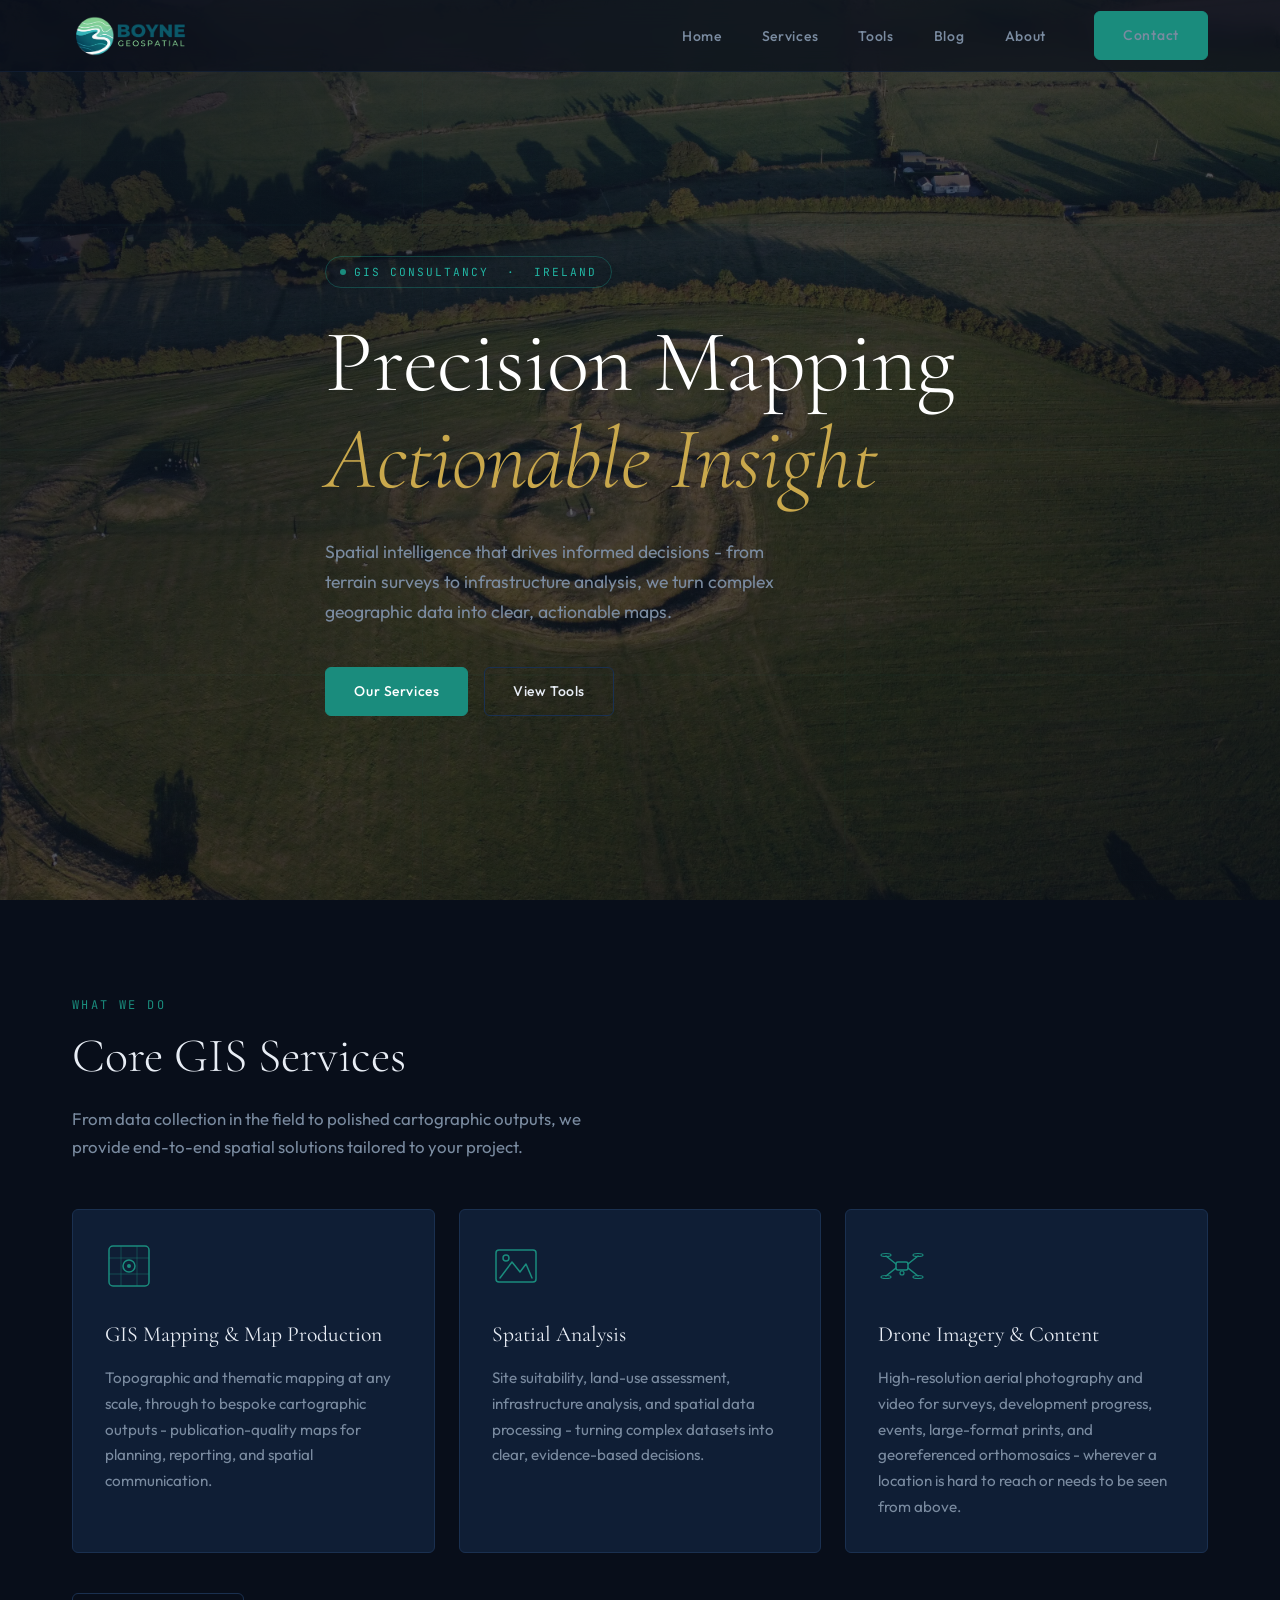
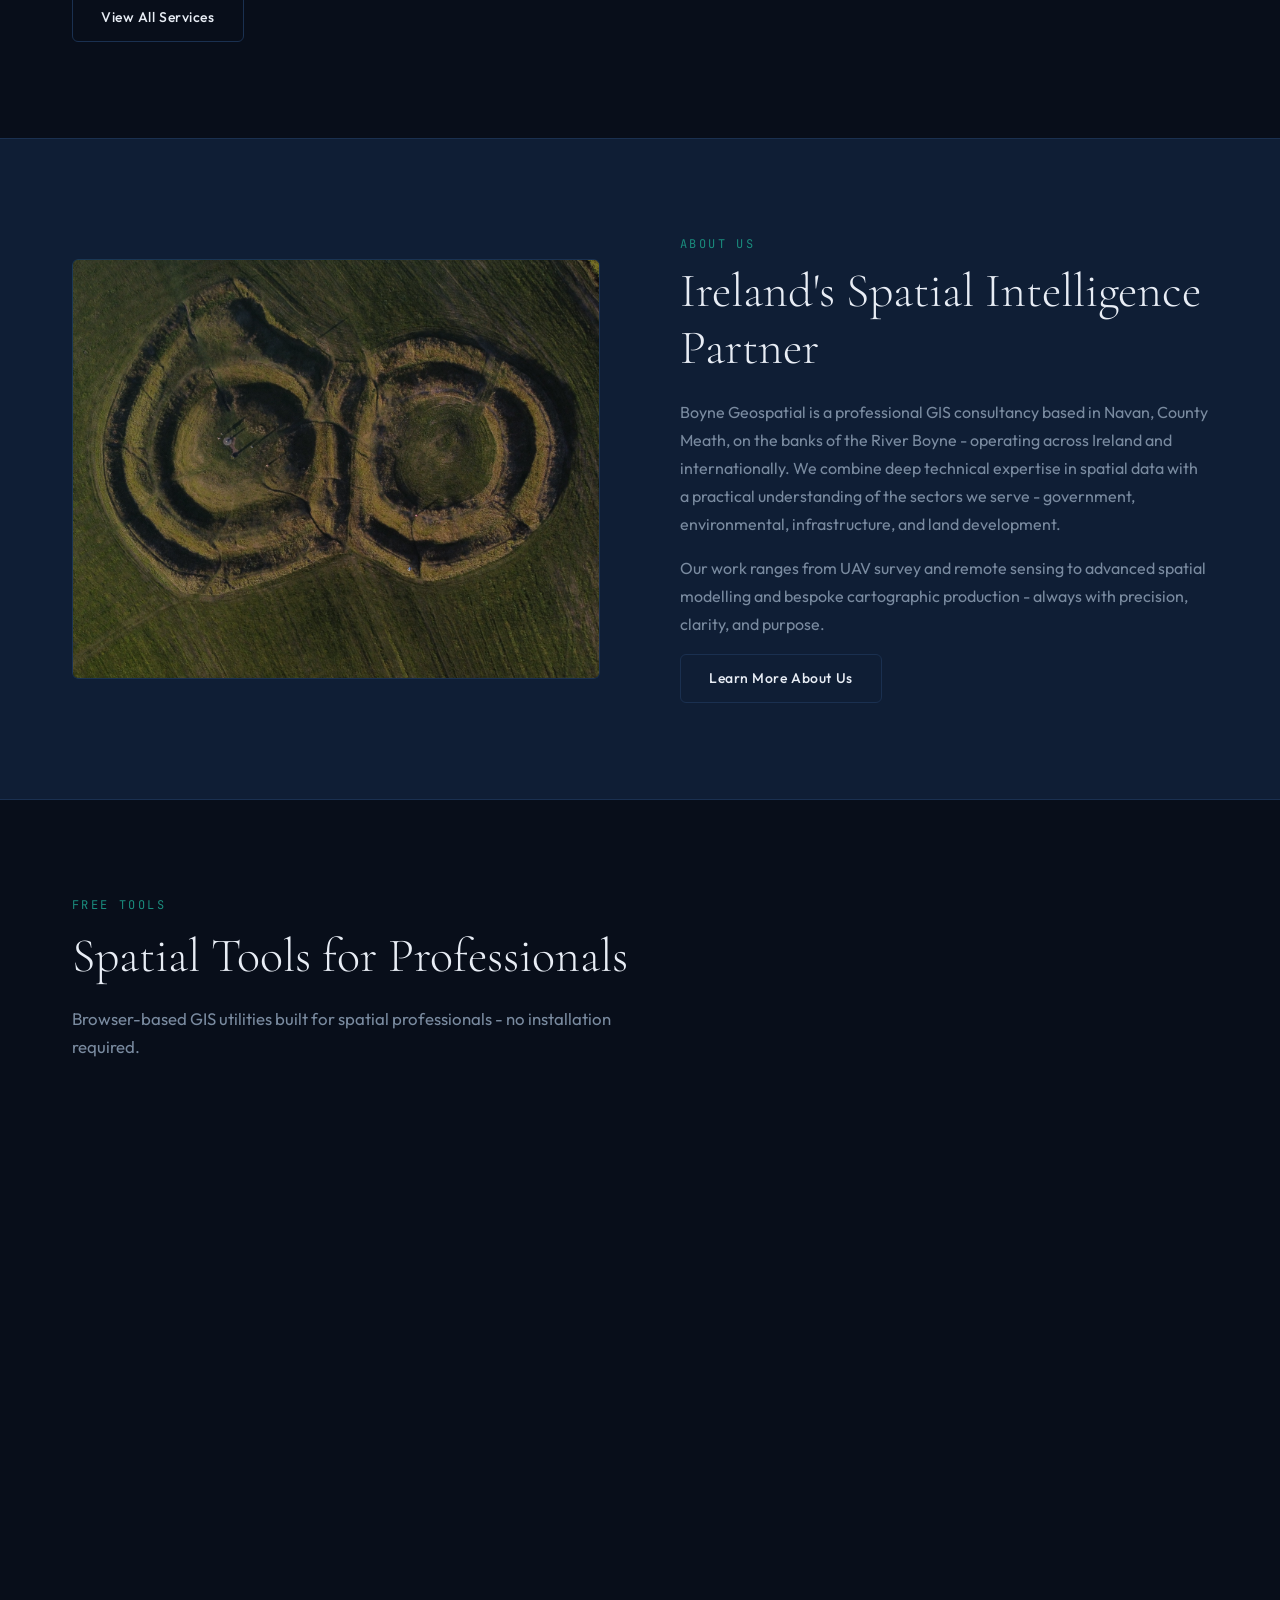
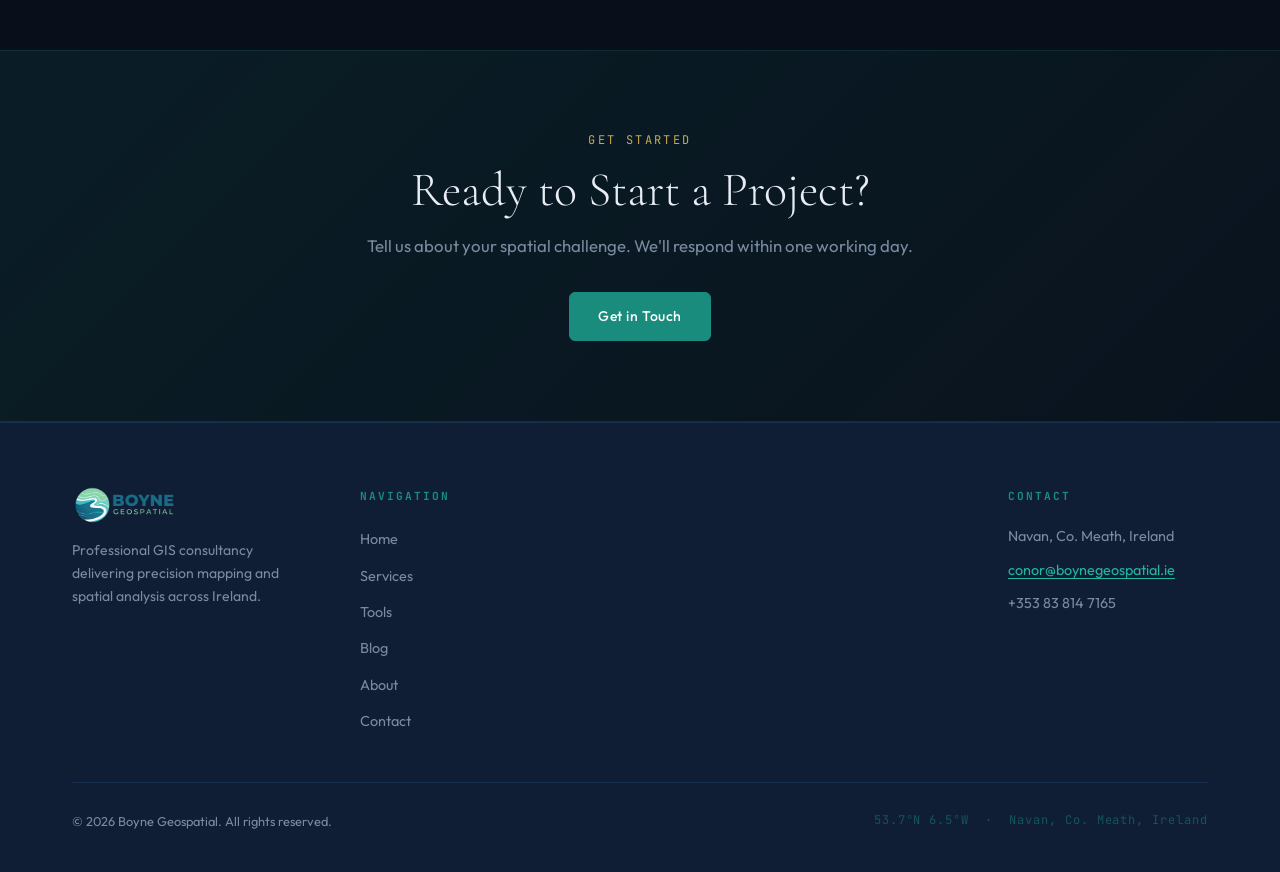
==== commit 044cf9f1: "Revert storytelling pivot and return to GIS consultancy site Reverts ece1c4a, fa3f9e8, 94123a8, cb8a" ====
--- a/index.html
+++ b/index.html
@@ -3,8 +3,8 @@
 <head>
   <meta charset="UTF-8">
   <meta name="viewport" content="width=device-width, initial-scale=1.0">
-  <title>Storytelling by Place | Boyne Geospatial</title>
-  <meta name="description" content="Drone and camera storytelling for families, individuals, clubs and businesses across Ireland. Based in Navan, Co. Meath.">
+  <title>GIS Consultancy Ireland | Boyne Geospatial - Navan, Meath</title>
+  <meta name="description" content="Professional GIS consultancy based in Navan, Co. Meath. Precision mapping, spatial analysis, and drone survey services across Ireland. Get in touch today.">
   <link rel="canonical" href="https://www.boynegeospatial.ie/">
   <!-- TODO: Convert hero images to WebP format and compress to under 200KB for optimal LCP -->
   <link rel="preload" as="image" href="images/drone-11.jpg">
@@ -18,7 +18,7 @@
     "url": "https://www.boynegeospatial.ie",
     "logo": "https://www.boynegeospatial.ie/logo.png",
     "image": "https://www.boynegeospatial.ie/og-image.jpg",
-    "description": "Visual storytelling studio based in Navan, County Meath. Drone and camera content for people, places and communities across Ireland.",
+    "description": "Professional GIS consultancy based in Navan, County Meath. Providing GIS mapping, spatial analysis, and drone survey services across Ireland.",
     "address": {
       "@type": "PostalAddress",
       "addressLocality": "Navan",
@@ -33,13 +33,11 @@
     "email": "conor@boynegeospatial.ie",
     "areaServed": "Ireland",
     "serviceType": [
-      "Drone Photography",
-      "Aerial Videography",
-      "Property Content",
-      "Sports Storytelling",
-      "Athlete Reels",
-      "Workplace Content",
-      "Documentary Storytelling"
+      "GIS Mapping",
+      "Spatial Analysis",
+      "Drone Survey",
+      "Orthomosaic Production",
+      "Cartographic Services"
     ],
     "sameAs": [
       "https://www.linkedin.com/in/conor-gleeson-354696105/"
@@ -49,15 +47,16 @@
 </head>
 <body>
 
-  <!-- -- Navigation ------------------------------------------- -->
+  <!-- ── Navigation ─────────────────────────────────────────── -->
   <nav class="nav" role="navigation" aria-label="Main navigation">
     <div class="nav-inner">
       <a href="/" class="nav-logo" aria-label="Boyne Geospatial home">
         <img src="logo.png" alt="Boyne Geospatial">
       </a>
-                  <ul class="nav-links" role="list">
+      <ul class="nav-links" role="list">
         <li><a href="/">Home</a></li>
-        <li class="nav-dropdown"><a href="/services">Services</a><ul class="nav-dropdown-menu"><li><a href="/services/new-homes">New Homes &amp; Property</a></li><li><a href="/services/sports-clubs">Sports Clubs &amp; Events</a></li><li><a href="/services/athlete-content">Athlete Content</a></li><li><a href="/services/workplace">Workplace &amp; Engagement</a></li><li><a href="/services/progress-documentation">Progress &amp; Development</a></li><li><a href="/services/stories-place">Stories &amp; Place</a></li></ul></li>
+        <li><a href="/services">Services</a></li>
+        <li><a href="/tools">Tools</a></li>
         <li><a href="/blog">Blog</a></li>
         <li><a href="/about">About</a></li>
         <li><a href="/contact" class="btn-primary">Contact</a></li>
@@ -68,7 +67,7 @@
     </div>
   </nav>
 
-  <!-- -- Hero ------------------------------------------------ -->
+  <!-- ── Hero ──────────────────────────────────────────────── -->
   <section class="hero" aria-label="Hero">
     <div class="hero-bg hero-bg--1" style="background-image: url('images/drone-11.jpg');"></div>
     <div class="hero-bg hero-bg--2" style="background-image: url('images/drone-12.jpg');"></div>
@@ -93,71 +92,57 @@
 
     <div class="container">
       <div class="hero-content">
-        <h1 class="sr-only">Drone Photography &amp; Visual Storytelling Ireland | Boyne Geospatial</h1>
+        <h1 class="sr-only">GIS Consultancy Ireland - Precision Mapping &amp; Spatial Analysis</h1>
         <span class="hero-tagline-chip animate-hero delay-1">
-          Navan, Co. Meath
+          GIS Consultancy &nbsp;·&nbsp; Ireland
         </span>
-        <h1 class="hero-heading animate-hero delay-2">Storytelling</h1>
-        <p class="hero-heading-gold animate-hero delay-3">by Place.</p>
+        <h1 class="hero-heading animate-hero delay-2">Precision Mapping</h1>
+        <p class="hero-heading-gold animate-hero delay-3">Actionable Insight</p>
         <p class="hero-sub animate-hero delay-4">
-          We tell the stories of people and places with the precision of someone
-          who truly understands them.
+          Spatial intelligence that drives informed decisions - from terrain surveys
+          to infrastructure analysis, we turn complex geographic data into clear,
+          actionable maps.
         </p>
         <div class="hero-ctas animate-hero delay-5">
           <a href="/services" class="btn-primary">Our Services</a>
-          <a href="/contact" class="btn-outline">Get in Touch</a>
-        </div>
-      </div>
-    </div>
-  </section>
-
-  <!-- -- Services Strip -------------------------------------- -->
+          <a href="/tools" class="btn-outline">View Tools</a>
+        </div>
+      </div>
+    </div>
+  </section>
+
+  <!-- ── Services Strip ────────────────────────────────────── -->
   <section class="section" aria-labelledby="services-heading">
     <div class="container">
       <span class="section-label reveal">What We Do</span>
-      <h2 class="section-title reveal" id="services-heading">Stories Worth Telling</h2>
+      <h2 class="section-title reveal" id="services-heading">Core GIS Services</h2>
       <p class="section-body reveal">
-        From family milestones and athlete stories to new home launches and club events - we bring drone and ground-level
-        camera work together to capture the moments and places that matter.
+        From data collection in the field to polished cartographic outputs,
+        we provide end-to-end spatial solutions tailored to your project.
       </p>
-      <div class="services-grid services-grid--6 reveal-stagger">
+      <div class="services-grid reveal-stagger">
+        <!-- Card 1: GIS Mapping & Map Production -->
         <div class="service-card">
           <svg class="service-icon" viewBox="0 0 48 48" fill="none" xmlns="http://www.w3.org/2000/svg" aria-hidden="true">
-            <path d="M8 38V22l16-12 16 12v16H30v-10H18v10z" stroke="currentColor" stroke-width="1.5" stroke-linejoin="round"/>
+            <rect x="4" y="4" width="40" height="40" rx="4" stroke="currentColor" stroke-width="1.5"/>
+            <path d="M4 16h40M4 32h40M16 4v40M32 4v40" stroke="currentColor" stroke-width="1" opacity="0.4"/>
+            <circle cx="24" cy="24" r="6" stroke="currentColor" stroke-width="1.5"/>
+            <circle cx="24" cy="24" r="2" fill="currentColor"/>
           </svg>
-          <h3>New Homes &amp; Property</h3>
-          <p>Aerial and ground-level content that sells lifestyle, not just bricks. Story reels, photography, and launch assets for new developments.</p>
-          <a href="/services/new-homes" class="btn-launch">Find Out More</a>
-        </div>
+          <h3>GIS Mapping &amp; Map Production</h3>
+          <p>Topographic and thematic mapping at any scale, through to bespoke cartographic outputs - publication-quality maps for planning, reporting, and spatial communication.</p>
+        </div>
+        <!-- Card 2: Spatial Analysis -->
         <div class="service-card">
           <svg class="service-icon" viewBox="0 0 48 48" fill="none" xmlns="http://www.w3.org/2000/svg" aria-hidden="true">
-            <circle cx="24" cy="16" r="8" stroke="currentColor" stroke-width="1.5"/>
-            <path d="M16 38l4-10h8l4 10" stroke="currentColor" stroke-width="1.5" stroke-linejoin="round"/>
-            <path d="M10 38h28" stroke="currentColor" stroke-width="1.5" stroke-linecap="round"/>
+            <path d="M8 36L20 20l8 10 6-8 6 14" stroke="currentColor" stroke-width="1.5" stroke-linecap="round" stroke-linejoin="round"/>
+            <rect x="4" y="8" width="40" height="32" rx="3" stroke="currentColor" stroke-width="1.5"/>
+            <circle cx="14" cy="16" r="3" stroke="currentColor" stroke-width="1.5"/>
           </svg>
-          <h3>Sports Clubs &amp; Events</h3>
-          <p>Match-day coverage, training session reels, pre-season hype content, and club culture storytelling that builds real pride.</p>
-          <a href="/services/sports-clubs" class="btn-launch">Find Out More</a>
-        </div>
-        <div class="service-card">
-          <svg class="service-icon" viewBox="0 0 48 48" fill="none" xmlns="http://www.w3.org/2000/svg" aria-hidden="true">
-            <circle cx="24" cy="12" r="5" stroke="currentColor" stroke-width="1.5"/>
-            <path d="M24 17v12M18 24l6 5 6-5M20 38l4-6 4 6" stroke="currentColor" stroke-width="1.5" stroke-linecap="round" stroke-linejoin="round"/>
-          </svg>
-          <h3>Athlete Content</h3>
-          <p>Training reels, mini documentaries, and terrain-intelligent drone shots that follow athletes and capture what drives them.</p>
-          <a href="/services/athlete-content" class="btn-launch">Find Out More</a>
-        </div>
-        <div class="service-card">
-          <svg class="service-icon" viewBox="0 0 48 48" fill="none" xmlns="http://www.w3.org/2000/svg" aria-hidden="true">
-            <rect x="6" y="20" width="12" height="20" rx="2" stroke="currentColor" stroke-width="1.5"/>
-            <rect x="18" y="14" width="12" height="26" rx="2" stroke="currentColor" stroke-width="1.5"/>
-            <rect x="30" y="8" width="12" height="32" rx="2" stroke="currentColor" stroke-width="1.5"/>
-          </svg>
-          <h3>Workplace &amp; Engagement</h3>
-          <p>Team culture, company stories, and recruitment content. Behind-the-scenes storytelling that shows what your organisation is really about.</p>
-          <a href="/services/workplace" class="btn-launch">Find Out More</a>
-        </div>
+          <h3>Spatial Analysis</h3>
+          <p>Site suitability, land-use assessment, infrastructure analysis, and spatial data processing - turning complex datasets into clear, evidence-based decisions.</p>
+        </div>
+        <!-- Card 3: Drone Imagery & Content -->
         <div class="service-card">
           <svg class="service-icon" viewBox="0 0 48 48" fill="none" xmlns="http://www.w3.org/2000/svg" aria-hidden="true">
             <rect x="18" y="20" width="12" height="8" rx="2" stroke="currentColor" stroke-width="1.5"/>
@@ -169,21 +154,10 @@
             <ellipse cx="40" cy="13" rx="5" ry="1.5" stroke="currentColor" stroke-width="1.2"/>
             <ellipse cx="8" cy="35" rx="5" ry="1.5" stroke="currentColor" stroke-width="1.2"/>
             <ellipse cx="40" cy="35" rx="5" ry="1.5" stroke="currentColor" stroke-width="1.2"/>
+            <circle cx="24" cy="31" r="2" stroke="currentColor" stroke-width="1.2"/>
           </svg>
-          <h3>Progress &amp; Development</h3>
-          <p>Ongoing aerial documentation of construction, land, or any project where drone imagery adds unique perspective over time.</p>
-          <a href="/services/progress-documentation" class="btn-launch">Find Out More</a>
-        </div>
-        <div class="service-card">
-          <svg class="service-icon" viewBox="0 0 48 48" fill="none" xmlns="http://www.w3.org/2000/svg" aria-hidden="true">
-            <rect x="8" y="14" width="32" height="22" rx="3" stroke="currentColor" stroke-width="1.5"/>
-            <circle cx="24" cy="25" r="6" stroke="currentColor" stroke-width="1.5"/>
-            <circle cx="24" cy="25" r="2" fill="currentColor"/>
-            <path d="M20 14v-2a2 2 0 012-2h4a2 2 0 012 2v2" stroke="currentColor" stroke-width="1.5"/>
-          </svg>
-          <h3>Stories &amp; Place</h3>
-          <p>Editorial, narrative-driven content about people, communities and landscapes - rooted in the Boyne Valley and Irish countryside.</p>
-          <a href="/services/stories-place" class="btn-launch">Find Out More</a>
+          <h3>Drone Imagery &amp; Content</h3>
+          <p>High-resolution aerial photography and video for surveys, development progress, events, large-format prints, and georeferenced orthomosaics - wherever a location is hard to reach or needs to be seen from above.</p>
         </div>
       </div>
       <div class="section-cta reveal">
@@ -192,46 +166,101 @@
     </div>
   </section>
 
-  <!-- -- About Teaser ----------------------------------------- -->
+  <!-- ── About Teaser ───────────────────────────────────────── -->
   <section class="section" style="background: var(--color-surface); border-top: 1px solid var(--color-border); border-bottom: 1px solid var(--color-border);" aria-labelledby="about-heading">
     <div class="container">
       <div class="about-teaser">
         <div class="about-teaser-img reveal">
           <img src="images/drone-12.jpg"
-               alt="Aerial drone view of an ancient ringfort in Co. Meath, captured by Boyne Geospatial"
+               alt="Overhead drone survey of an ancient ringfort site in Co. Meath, Ireland"
                loading="lazy">
         </div>
         <div class="about-teaser-text">
           <span class="section-label reveal">About Us</span>
-          <h2 class="section-title reveal" id="about-heading">Rooted in the Boyne Valley</h2>
+          <h2 class="section-title reveal" id="about-heading">Ireland's Spatial Intelligence Partner</h2>
           <p class="reveal">
-            Boyne Geospatial is a visual storytelling studio based in Navan, County Meath -
-            on the banks of the River Boyne and surrounded by some of Ireland's most storied landscape.
+            Boyne Geospatial is a professional GIS consultancy based in Navan, County Meath,
+            on the banks of the River Boyne - operating across Ireland and internationally.
+            We combine deep technical expertise in spatial data with a practical understanding of
+            the sectors we serve - government, environmental, infrastructure, and land development.
           </p>
           <p class="reveal">
-            We combine drone aerial work with ground-level camera to tell the stories of the people,
-            places, and projects that deserve to be seen. Every shoot is planned with the kind of
-            location intelligence that only comes from truly knowing the terrain.
+            Our work ranges from UAV survey and remote sensing to advanced spatial modelling and
+            bespoke cartographic production - always with precision, clarity, and purpose.
           </p>
-          <a href="/about" class="btn-outline reveal">About Us</a>
-        </div>
-      </div>
-    </div>
-  </section>
-
-  <!-- -- CTA Banner ------------------------------------------ -->
+          <a href="/about" class="btn-outline reveal">Learn More About Us</a>
+        </div>
+      </div>
+    </div>
+  </section>
+
+  <!-- ── Tools Preview ─────────────────────────────────────── -->
+  <section class="section" aria-labelledby="tools-heading">
+    <div class="container">
+      <span class="section-label reveal">Free Tools</span>
+      <h2 class="section-title reveal" id="tools-heading">Spatial Tools for Professionals</h2>
+      <p class="section-body reveal">
+        Browser-based GIS utilities built for spatial professionals - no installation required.
+      </p>
+      <div class="tools-grid reveal-stagger">
+        <!-- GeoPackage Viewer -->
+        <div class="tool-card">
+          <div class="tool-thumb">
+            <svg class="tool-thumb-placeholder" width="56" height="56" viewBox="0 0 48 48" fill="none" xmlns="http://www.w3.org/2000/svg" aria-hidden="true">
+              <rect x="6" y="10" width="36" height="28" rx="3" stroke="currentColor" stroke-width="1.5"/>
+              <path d="M6 18h36" stroke="currentColor" stroke-width="1.2"/>
+              <path d="M18 10v8M30 10v8" stroke="currentColor" stroke-width="1.2"/>
+              <circle cx="14" cy="28" r="3" stroke="currentColor" stroke-width="1.2"/>
+              <path d="M22 28h10M22 32h6" stroke="currentColor" stroke-width="1.2" stroke-linecap="round"/>
+            </svg>
+          </div>
+          <div class="tool-info">
+            <div class="tool-tags">
+              <span class="tool-tag">GIS</span>
+              <span class="tool-tag">Data</span>
+              <span class="tool-tag">Viewer</span>
+            </div>
+            <h3>GeoPackage Viewer</h3>
+            <p>Upload and inspect GeoPackage (.gpkg) files directly in your browser - no desktop GIS software needed.</p>
+            <a href="/tools" class="btn-launch">Launch Tool</a>
+          </div>
+        </div>
+        <!-- Placeholder: more tools coming -->
+        <div class="tool-card">
+          <div class="tool-thumb">
+            <svg class="tool-thumb-placeholder" width="56" height="56" viewBox="0 0 48 48" fill="none" xmlns="http://www.w3.org/2000/svg" aria-hidden="true">
+              <circle cx="24" cy="24" r="18" stroke="currentColor" stroke-width="1.5"/>
+              <path d="M24 6v4M24 38v4M6 24h4M38 24h4" stroke="currentColor" stroke-width="1.5" stroke-linecap="round"/>
+              <circle cx="24" cy="24" r="7" stroke="currentColor" stroke-width="1.2"/>
+              <circle cx="24" cy="24" r="2" fill="currentColor"/>
+            </svg>
+          </div>
+          <div class="tool-info">
+            <div class="tool-tags">
+              <span class="tool-tag">Coming Soon</span>
+            </div>
+            <h3>More Tools</h3>
+            <p>Additional spatial tools are in development. Visit the tools page to see what's available and check back for updates.</p>
+            <a href="/tools" class="btn-launch">View All Tools</a>
+          </div>
+        </div>
+      </div>
+    </div>
+  </section>
+
+  <!-- ── CTA Banner ────────────────────────────────────────── -->
   <section class="cta-banner" aria-labelledby="cta-heading">
     <div class="container">
-      <span class="section-label section-label-gold reveal">Start a Project</span>
-      <h2 class="section-title reveal" id="cta-heading">Ready to Tell Your Story?</h2>
+      <span class="section-label section-label-gold reveal">Get Started</span>
+      <h2 class="section-title reveal" id="cta-heading">Ready to Start a Project?</h2>
       <p class="reveal">
-        Tell us what you have in mind. We'll get back to you within one working day.
+        Tell us about your spatial challenge. We'll respond within one working day.
       </p>
       <a href="/contact" class="btn-primary reveal">Get in Touch</a>
     </div>
   </section>
 
-  <!-- -- Footer ---------------------------------------------- -->
+  <!-- ── Footer ────────────────────────────────────────────── -->
   <footer class="footer" role="contentinfo">
     <div class="container">
       <div class="footer-top">
@@ -239,15 +268,16 @@
           <a href="/" aria-label="Boyne Geospatial home">
             <img src="logo.png" alt="Boyne Geospatial">
           </a>
-          <p>Drone and camera storytelling rooted in the Boyne Valley and across Ireland.</p>
-        </div>
-                <nav class="footer-nav" aria-label="Footer navigation">
+          <p>Professional GIS consultancy delivering precision mapping and spatial analysis across Ireland.</p>
+        </div>
+        <nav class="footer-nav" aria-label="Footer navigation">
           <h4>Navigation</h4>
           <ul role="list">
             <li><a href="/">Home</a></li>
             <li><a href="/services">Services</a></li>
+            <li><a href="/tools">Tools</a></li>
             <li><a href="/blog">Blog</a></li>
-            <li><a href="/about">About</a></li>
+        <li><a href="/about">About</a></li>
             <li><a href="/contact">Contact</a></li>
           </ul>
         </nav>
--- a/css/global.css
+++ b/css/global.css
@@ -193,51 +193,6 @@
 
 .nav-links .btn-primary {
   margin-left: 0.5rem;
-}
-
-/* -- Nav Dropdown ------------------------------------------- */
-.nav-dropdown {
-  position: relative;
-}
-
-.nav-dropdown-menu {
-  display: none;
-  position: absolute;
-  top: 100%;
-  left: 50%;
-  transform: translateX(-50%);
-  min-width: 240px;
-  background: var(--color-surface);
-  border: 1px solid var(--color-border);
-  border-radius: 6px;
-  padding: 0.75rem 0 0.5rem;
-  list-style: none;
-  z-index: 200;
-  box-shadow: 0 8px 24px rgba(0,0,0,0.4);
-}
-
-.nav-dropdown:hover .nav-dropdown-menu,
-.nav-dropdown:focus-within .nav-dropdown-menu,
-.nav-dropdown.dropdown-open .nav-dropdown-menu {
-  display: block;
-}
-
-.nav-dropdown-menu li a {
-  display: block;
-  padding: 0.6rem 1.25rem;
-  color: var(--color-text);
-  font-size: 0.85rem;
-  white-space: nowrap;
-  transition: background 0.2s, color 0.2s;
-}
-
-.nav-dropdown-menu li a::after {
-  display: none;
-}
-
-.nav-dropdown-menu li a:hover {
-  background: var(--color-border);
-  color: var(--color-teal-light);
 }
 
 .nav-hamburger {
@@ -473,16 +428,6 @@
   margin-top: 3rem;
 }
 
-.services-grid--6 {
-  grid-template-columns: repeat(3, 1fr);
-}
-
-@media (max-width: 900px) {
-  .services-grid--6 {
-    grid-template-columns: repeat(2, 1fr);
-  }
-}
-
 .service-card {
   padding: 2rem;
   background: var(--color-surface);
@@ -896,26 +841,6 @@
 /* ============================================================
    About Page
    ============================================================ */
-.about-gallery {
-  display: grid;
-  grid-template-columns: repeat(3, 1fr);
-  gap: 1rem;
-}
-
-.about-gallery img {
-  width: 100%;
-  aspect-ratio: 16 / 10;
-  object-fit: cover;
-  border-radius: 4px;
-  border: 1px solid var(--color-border);
-}
-
-@media (max-width: 768px) {
-  .about-gallery {
-    grid-template-columns: 1fr;
-  }
-}
-
 .about-overview {
   display: grid;
   grid-template-columns: 1fr 1fr;
@@ -1266,12 +1191,12 @@
   background: var(--color-teal);
 }
 
-/* -- Full-width service card variant -- */
+/* ── Full-width service card variant ── */
 .service-detail-card--full {
   grid-column: 1 / -1;
 }
 
-/* -- Drone Gallery (inside UAV service card) -- */
+/* ── Drone Gallery (inside UAV service card) ── */
 .drone-gallery {
   display: grid;
   grid-template-columns: repeat(3, 1fr);
@@ -1338,7 +1263,6 @@
   .nav-hamburger { display: flex; }
 
   .services-grid { grid-template-columns: 1fr; }
-  .services-grid--6 { grid-template-columns: 1fr; }
   .services-detail-grid { grid-template-columns: 1fr; }
   .about-teaser { grid-template-columns: 1fr; gap: 2.5rem; }
   .about-overview { grid-template-columns: 1fr; gap: 2.5rem; }
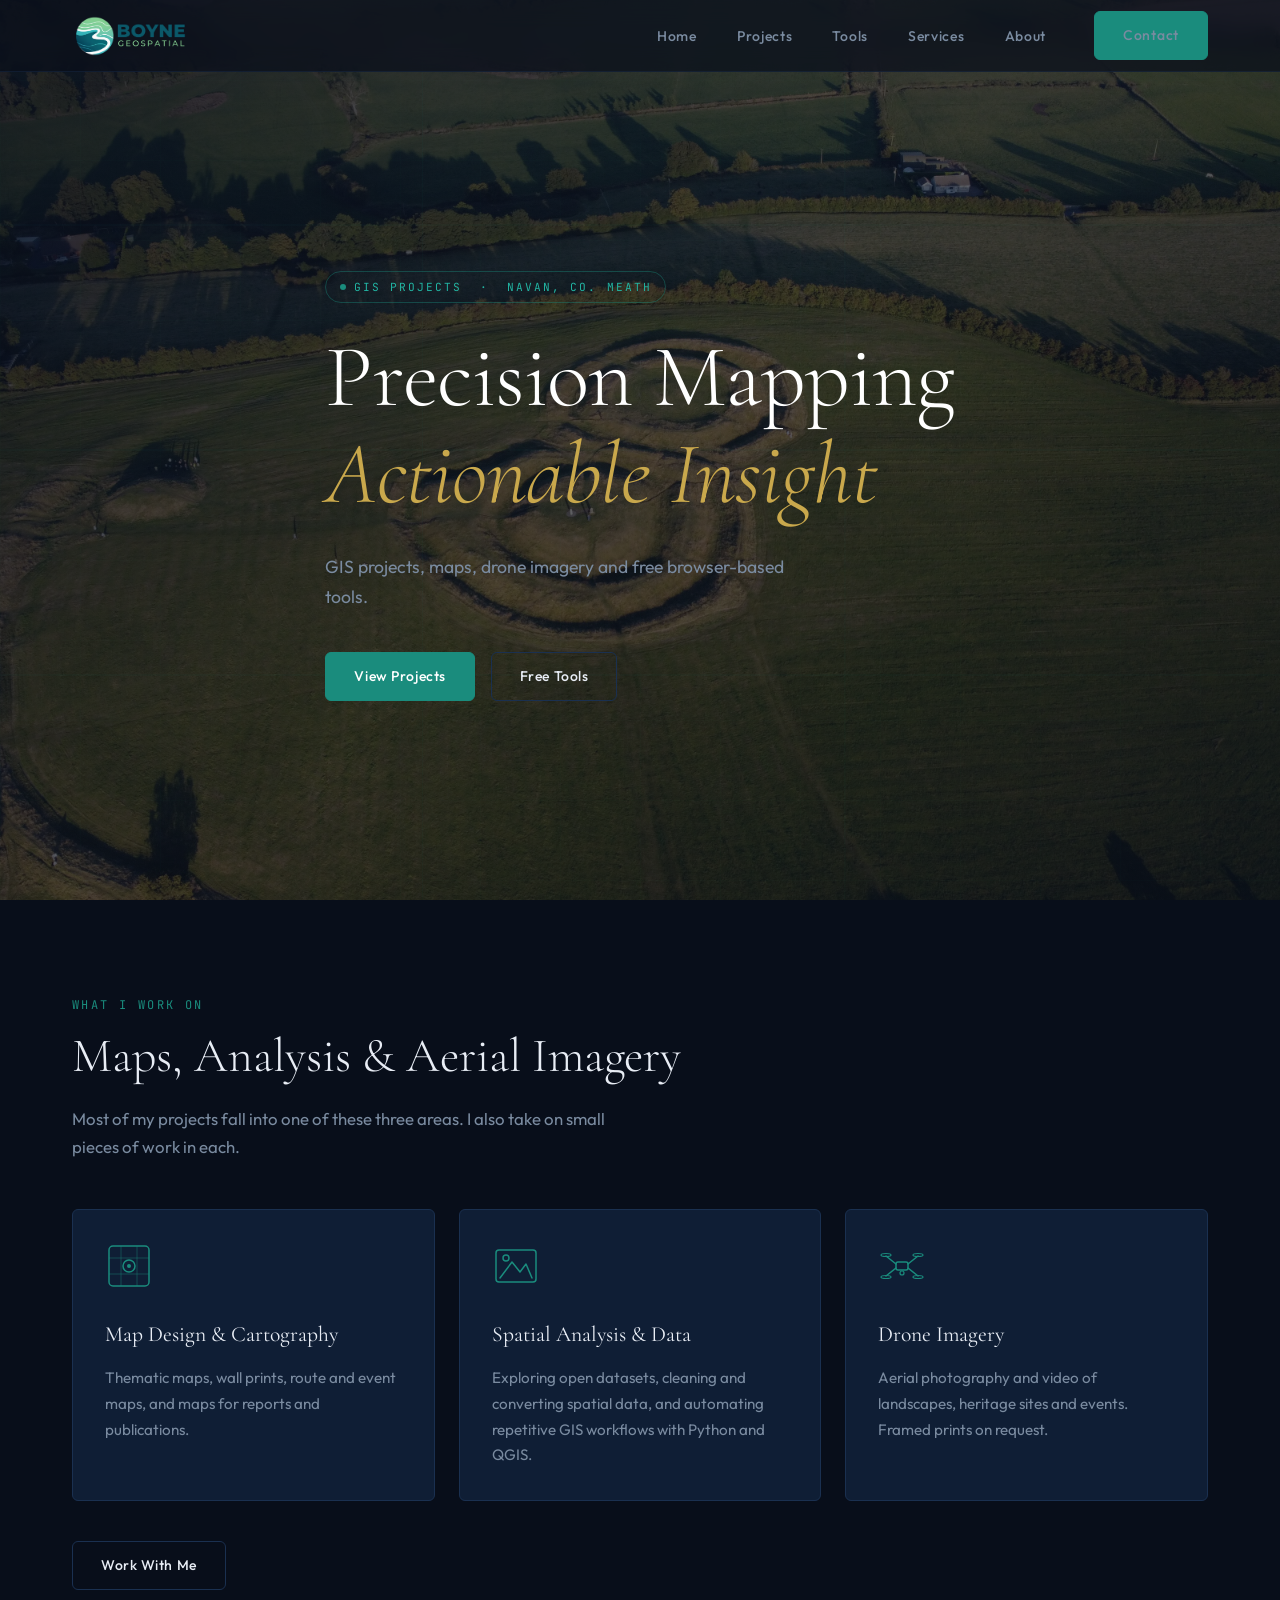
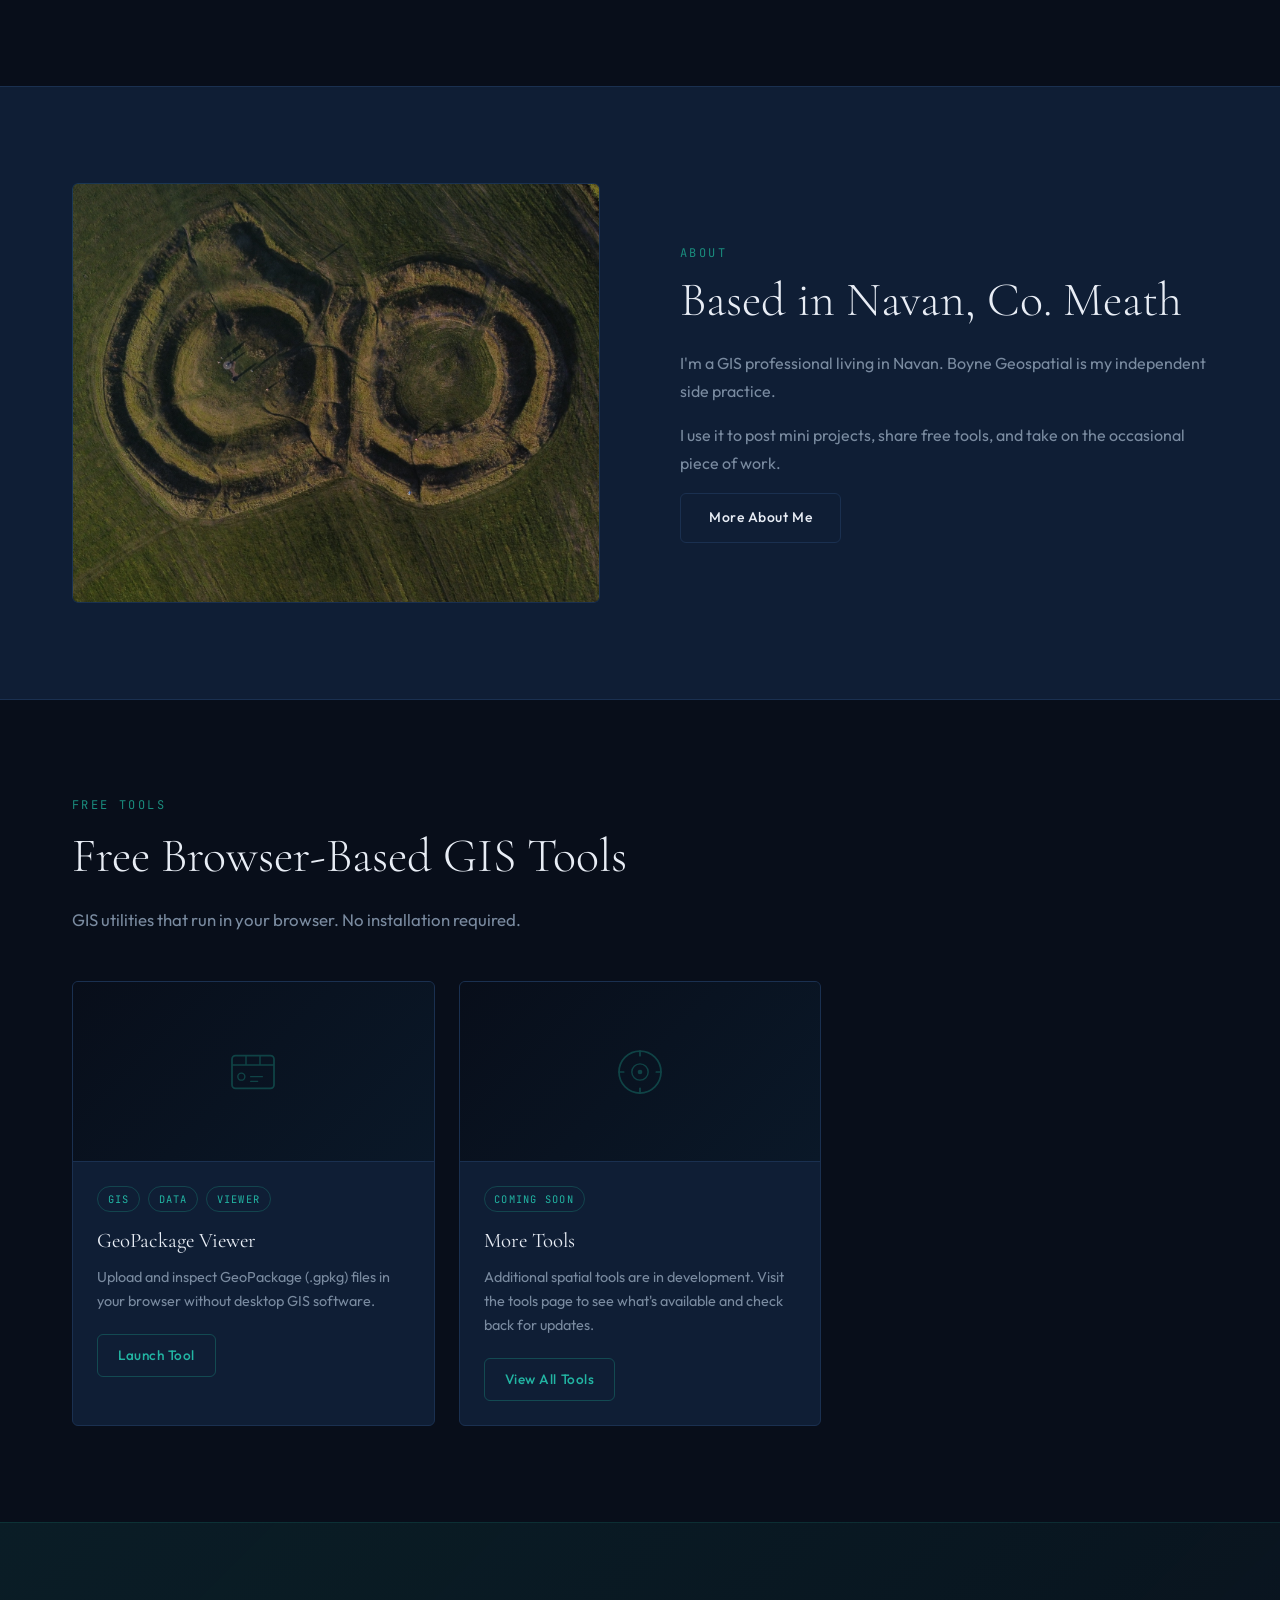
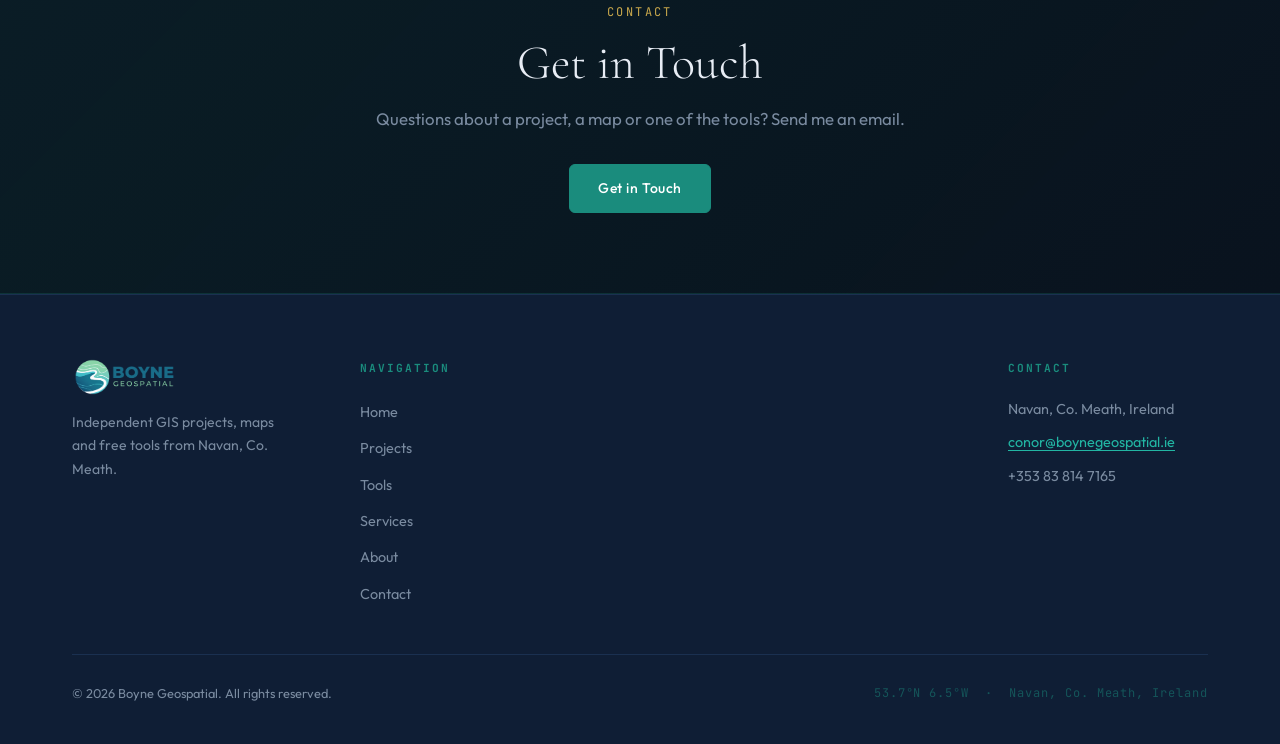
==== commit 821e10c5: "Reposition site as independent GIS portfolio - Rewrite copy in plain first person; drop consultancy " ====
--- a/index.html
+++ b/index.html
@@ -3,8 +3,8 @@
 <head>
   <meta charset="UTF-8">
   <meta name="viewport" content="width=device-width, initial-scale=1.0">
-  <title>GIS Consultancy Ireland | Boyne Geospatial - Navan, Meath</title>
-  <meta name="description" content="Professional GIS consultancy based in Navan, Co. Meath. Precision mapping, spatial analysis, and drone survey services across Ireland. Get in touch today.">
+  <title>Boyne Geospatial | GIS Projects, Maps &amp; Free Tools - Navan, Meath</title>
+  <meta name="description" content="Independent GIS projects, map design, drone imagery and free browser-based GIS tools, based in Navan, Co. Meath.">
   <link rel="canonical" href="https://www.boynegeospatial.ie/">
   <!-- TODO: Convert hero images to WebP format and compress to under 200KB for optimal LCP -->
   <link rel="preload" as="image" href="images/drone-11.jpg">
@@ -18,7 +18,7 @@
     "url": "https://www.boynegeospatial.ie",
     "logo": "https://www.boynegeospatial.ie/logo.png",
     "image": "https://www.boynegeospatial.ie/og-image.jpg",
-    "description": "Professional GIS consultancy based in Navan, County Meath. Providing GIS mapping, spatial analysis, and drone survey services across Ireland.",
+    "description": "Independent GIS projects, map design, drone imagery and free GIS tools, based in Navan, County Meath.",
     "address": {
       "@type": "PostalAddress",
       "addressLocality": "Navan",
@@ -33,11 +33,10 @@
     "email": "conor@boynegeospatial.ie",
     "areaServed": "Ireland",
     "serviceType": [
-      "GIS Mapping",
-      "Spatial Analysis",
-      "Drone Survey",
-      "Orthomosaic Production",
-      "Cartographic Services"
+      "Map Design",
+      "Cartography",
+      "Aerial Photography",
+      "GIS Data Processing"
     ],
     "sameAs": [
       "https://www.linkedin.com/in/conor-gleeson-354696105/"
@@ -55,9 +54,9 @@
       </a>
       <ul class="nav-links" role="list">
         <li><a href="/">Home</a></li>
+        <li><a href="/projects">Projects</a></li>
+        <li><a href="/tools">Tools</a></li>
         <li><a href="/services">Services</a></li>
-        <li><a href="/tools">Tools</a></li>
-        <li><a href="/blog">Blog</a></li>
         <li><a href="/about">About</a></li>
         <li><a href="/contact" class="btn-primary">Contact</a></li>
       </ul>
@@ -92,20 +91,17 @@
 
     <div class="container">
       <div class="hero-content">
-        <h1 class="sr-only">GIS Consultancy Ireland - Precision Mapping &amp; Spatial Analysis</h1>
         <span class="hero-tagline-chip animate-hero delay-1">
-          GIS Consultancy &nbsp;·&nbsp; Ireland
+          GIS Projects &nbsp;·&nbsp; Navan, Co. Meath
         </span>
         <h1 class="hero-heading animate-hero delay-2">Precision Mapping</h1>
         <p class="hero-heading-gold animate-hero delay-3">Actionable Insight</p>
         <p class="hero-sub animate-hero delay-4">
-          Spatial intelligence that drives informed decisions - from terrain surveys
-          to infrastructure analysis, we turn complex geographic data into clear,
-          actionable maps.
+          GIS projects, maps, drone imagery and free browser-based tools.
         </p>
         <div class="hero-ctas animate-hero delay-5">
-          <a href="/services" class="btn-primary">Our Services</a>
-          <a href="/tools" class="btn-outline">View Tools</a>
+          <a href="/projects" class="btn-primary">View Projects</a>
+          <a href="/tools" class="btn-outline">Free Tools</a>
         </div>
       </div>
     </div>
@@ -114,11 +110,11 @@
   <!-- ── Services Strip ────────────────────────────────────── -->
   <section class="section" aria-labelledby="services-heading">
     <div class="container">
-      <span class="section-label reveal">What We Do</span>
-      <h2 class="section-title reveal" id="services-heading">Core GIS Services</h2>
+      <span class="section-label reveal">What I Work On</span>
+      <h2 class="section-title reveal" id="services-heading">Maps, Analysis &amp; Aerial Imagery</h2>
       <p class="section-body reveal">
-        From data collection in the field to polished cartographic outputs,
-        we provide end-to-end spatial solutions tailored to your project.
+        Most of my projects fall into one of these three areas. I also take on
+        small pieces of work in each.
       </p>
       <div class="services-grid reveal-stagger">
         <!-- Card 1: GIS Mapping & Map Production -->
@@ -129,8 +125,8 @@
             <circle cx="24" cy="24" r="6" stroke="currentColor" stroke-width="1.5"/>
             <circle cx="24" cy="24" r="2" fill="currentColor"/>
           </svg>
-          <h3>GIS Mapping &amp; Map Production</h3>
-          <p>Topographic and thematic mapping at any scale, through to bespoke cartographic outputs - publication-quality maps for planning, reporting, and spatial communication.</p>
+          <h3>Map Design &amp; Cartography</h3>
+          <p>Thematic maps, wall prints, route and event maps, and maps for reports and publications.</p>
         </div>
         <!-- Card 2: Spatial Analysis -->
         <div class="service-card">
@@ -139,8 +135,8 @@
             <rect x="4" y="8" width="40" height="32" rx="3" stroke="currentColor" stroke-width="1.5"/>
             <circle cx="14" cy="16" r="3" stroke="currentColor" stroke-width="1.5"/>
           </svg>
-          <h3>Spatial Analysis</h3>
-          <p>Site suitability, land-use assessment, infrastructure analysis, and spatial data processing - turning complex datasets into clear, evidence-based decisions.</p>
+          <h3>Spatial Analysis &amp; Data</h3>
+          <p>Exploring open datasets, cleaning and converting spatial data, and automating repetitive GIS workflows with Python and QGIS.</p>
         </div>
         <!-- Card 3: Drone Imagery & Content -->
         <div class="service-card">
@@ -156,12 +152,12 @@
             <ellipse cx="40" cy="35" rx="5" ry="1.5" stroke="currentColor" stroke-width="1.2"/>
             <circle cx="24" cy="31" r="2" stroke="currentColor" stroke-width="1.2"/>
           </svg>
-          <h3>Drone Imagery &amp; Content</h3>
-          <p>High-resolution aerial photography and video for surveys, development progress, events, large-format prints, and georeferenced orthomosaics - wherever a location is hard to reach or needs to be seen from above.</p>
+          <h3>Drone Imagery</h3>
+          <p>Aerial photography and video of landscapes, heritage sites and events. Framed prints on request.</p>
         </div>
       </div>
       <div class="section-cta reveal">
-        <a href="/services" class="btn-outline">View All Services</a>
+        <a href="/services" class="btn-outline">Work With Me</a>
       </div>
     </div>
   </section>
@@ -172,23 +168,21 @@
       <div class="about-teaser">
         <div class="about-teaser-img reveal">
           <img src="images/drone-12.jpg"
-               alt="Overhead drone survey of an ancient ringfort site in Co. Meath, Ireland"
+               alt="Overhead drone photograph of an ancient ringfort in Co. Meath, Ireland"
                loading="lazy">
         </div>
         <div class="about-teaser-text">
-          <span class="section-label reveal">About Us</span>
-          <h2 class="section-title reveal" id="about-heading">Ireland's Spatial Intelligence Partner</h2>
+          <span class="section-label reveal">About</span>
+          <h2 class="section-title reveal" id="about-heading">Based in Navan, Co. Meath</h2>
           <p class="reveal">
-            Boyne Geospatial is a professional GIS consultancy based in Navan, County Meath,
-            on the banks of the River Boyne - operating across Ireland and internationally.
-            We combine deep technical expertise in spatial data with a practical understanding of
-            the sectors we serve - government, environmental, infrastructure, and land development.
+            I'm a GIS professional living in Navan. Boyne Geospatial is my independent
+            side practice.
           </p>
           <p class="reveal">
-            Our work ranges from UAV survey and remote sensing to advanced spatial modelling and
-            bespoke cartographic production - always with precision, clarity, and purpose.
+            I use it to post mini projects, share free tools, and take on the occasional
+            piece of work.
           </p>
-          <a href="/about" class="btn-outline reveal">Learn More About Us</a>
+          <a href="/about" class="btn-outline reveal">More About Me</a>
         </div>
       </div>
     </div>
@@ -198,9 +192,9 @@
   <section class="section" aria-labelledby="tools-heading">
     <div class="container">
       <span class="section-label reveal">Free Tools</span>
-      <h2 class="section-title reveal" id="tools-heading">Spatial Tools for Professionals</h2>
+      <h2 class="section-title reveal" id="tools-heading">Free Browser-Based GIS Tools</h2>
       <p class="section-body reveal">
-        Browser-based GIS utilities built for spatial professionals - no installation required.
+        GIS utilities that run in your browser. No installation required.
       </p>
       <div class="tools-grid reveal-stagger">
         <!-- GeoPackage Viewer -->
@@ -221,7 +215,7 @@
               <span class="tool-tag">Viewer</span>
             </div>
             <h3>GeoPackage Viewer</h3>
-            <p>Upload and inspect GeoPackage (.gpkg) files directly in your browser - no desktop GIS software needed.</p>
+            <p>Upload and inspect GeoPackage (.gpkg) files in your browser without desktop GIS software.</p>
             <a href="/tools" class="btn-launch">Launch Tool</a>
           </div>
         </div>
@@ -251,10 +245,10 @@
   <!-- ── CTA Banner ────────────────────────────────────────── -->
   <section class="cta-banner" aria-labelledby="cta-heading">
     <div class="container">
-      <span class="section-label section-label-gold reveal">Get Started</span>
-      <h2 class="section-title reveal" id="cta-heading">Ready to Start a Project?</h2>
+      <span class="section-label section-label-gold reveal">Contact</span>
+      <h2 class="section-title reveal" id="cta-heading">Get in Touch</h2>
       <p class="reveal">
-        Tell us about your spatial challenge. We'll respond within one working day.
+        Questions about a project, a map or one of the tools? Send me an email.
       </p>
       <a href="/contact" class="btn-primary reveal">Get in Touch</a>
     </div>
@@ -268,16 +262,16 @@
           <a href="/" aria-label="Boyne Geospatial home">
             <img src="logo.png" alt="Boyne Geospatial">
           </a>
-          <p>Professional GIS consultancy delivering precision mapping and spatial analysis across Ireland.</p>
+          <p>Independent GIS projects, maps and free tools from Navan, Co. Meath.</p>
         </div>
         <nav class="footer-nav" aria-label="Footer navigation">
           <h4>Navigation</h4>
           <ul role="list">
             <li><a href="/">Home</a></li>
+            <li><a href="/projects">Projects</a></li>
+            <li><a href="/tools">Tools</a></li>
             <li><a href="/services">Services</a></li>
-            <li><a href="/tools">Tools</a></li>
-            <li><a href="/blog">Blog</a></li>
-        <li><a href="/about">About</a></li>
+            <li><a href="/about">About</a></li>
             <li><a href="/contact">Contact</a></li>
           </ul>
         </nav>
--- a/css/global.css
+++ b/css/global.css
@@ -1219,6 +1219,56 @@
 
 .drone-gallery .gallery-item:hover img {
   transform: scale(1.05);
+}
+
+/* ============================================================
+   Body Copy & Scope Note
+   ============================================================ */
+.body-copy {
+  color: var(--color-muted);
+  margin-bottom: 1rem;
+  line-height: 1.75;
+}
+
+.scope-note {
+  scroll-margin-top: 6rem;
+  margin-top: 3rem;
+  padding: 2rem 2.5rem;
+  border: 1px solid var(--color-border);
+  border-left: 2px solid var(--color-gold);
+  border-radius: var(--radius);
+  background: var(--color-surface);
+}
+
+.scope-note h3 {
+  font-family: var(--font-display);
+  font-size: 1.4rem;
+  font-weight: 400;
+  color: var(--color-gold);
+  margin-bottom: 0.75rem;
+}
+
+.scope-note p,
+.scope-note li {
+  color: var(--color-muted);
+  font-size: 0.92rem;
+  line-height: 1.75;
+}
+
+.scope-note ul {
+  margin: 0.5rem 0 0 1.25rem;
+}
+
+.contact-info-note {
+  margin-top: 2rem;
+  padding-top: 1.5rem;
+  border-top: 1px solid var(--color-border);
+}
+
+.contact-info-note p {
+  font-size: 0.85rem;
+  color: var(--color-muted);
+  line-height: 1.7;
 }
 
 /* ============================================================
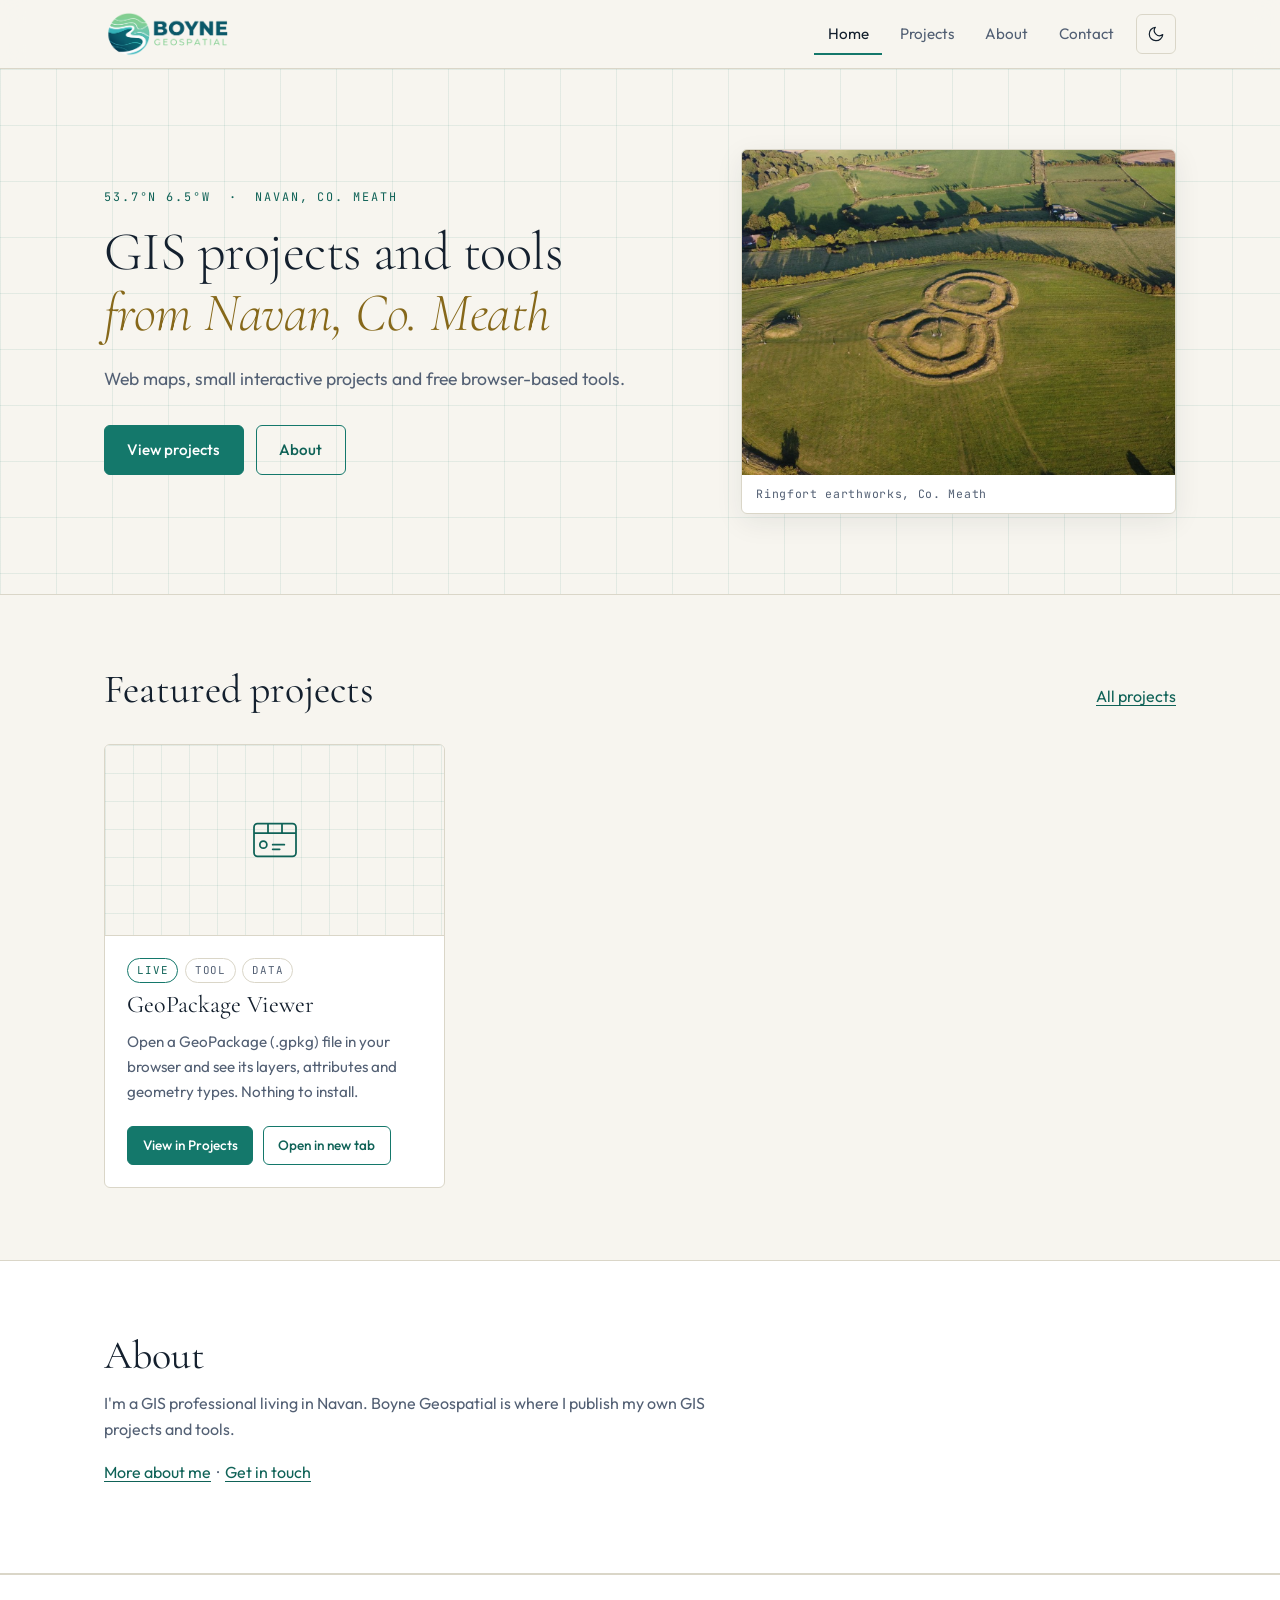
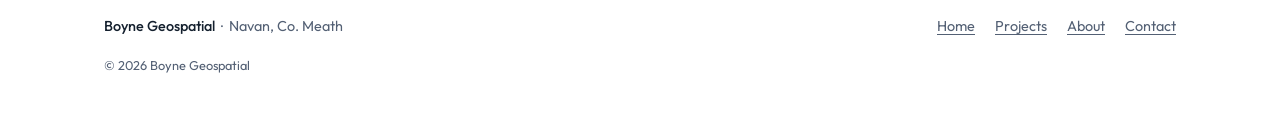
==== commit b449c5d7: "Rebuild pages as a GIS portfolio and remove services Nav is now Home, Projects, About, Contact. Tool" ====
--- a/index.html
+++ b/index.html
@@ -3,295 +3,151 @@
 <head>
   <meta charset="UTF-8">
   <meta name="viewport" content="width=device-width, initial-scale=1.0">
-  <title>Boyne Geospatial | GIS Projects, Maps &amp; Free Tools - Navan, Meath</title>
-  <meta name="description" content="Independent GIS projects, map design, drone imagery and free browser-based GIS tools, based in Navan, Co. Meath.">
+  <title>Boyne Geospatial | GIS Projects &amp; Tools from Navan, Co. Meath</title>
+  <meta name="description" content="GIS projects, web maps and free browser-based tools from Navan, Co. Meath.">
   <link rel="canonical" href="https://www.boynegeospatial.ie/">
-  <!-- TODO: Convert hero images to WebP format and compress to under 200KB for optimal LCP -->
-  <link rel="preload" as="image" href="images/drone-11.jpg">
-  <link rel="stylesheet" href="css/global.css">
-  <link rel="stylesheet" href="css/animations.css">
+  <meta property="og:type" content="website">
+  <meta property="og:site_name" content="Boyne Geospatial">
+  <meta property="og:title" content="Boyne Geospatial | GIS Projects &amp; Tools from Navan, Co. Meath">
+  <meta property="og:description" content="GIS projects, web maps and free browser-based tools from Navan, Co. Meath.">
+  <meta property="og:url" content="https://www.boynegeospatial.ie/">
+  <meta property="og:image" content="https://www.boynegeospatial.ie/og-image.jpg">
+  <link rel="icon" href="/favicon.ico" sizes="48x48">
+  <link rel="icon" href="/favicon-192.png" type="image/png" sizes="192x192">
+  <link rel="apple-touch-icon" href="/apple-touch-icon.png">
+  <link rel="preconnect" href="https://fonts.googleapis.com">
+  <link rel="preconnect" href="https://fonts.gstatic.com" crossorigin>
+  <link rel="stylesheet" href="https://fonts.googleapis.com/css2?family=Cormorant+Garamond:ital,wght@0,300;0,400;1,300&family=Outfit:wght@400;500&family=JetBrains+Mono&display=swap">
+  <link rel="stylesheet" href="/css/site.css">
+  <script src="/js/theme.js"></script>
   <script type="application/ld+json">
   {
     "@context": "https://schema.org",
-    "@type": "ProfessionalService",
+    "@type": "WebSite",
     "name": "Boyne Geospatial",
-    "url": "https://www.boynegeospatial.ie",
-    "logo": "https://www.boynegeospatial.ie/logo.png",
-    "image": "https://www.boynegeospatial.ie/og-image.jpg",
-    "description": "Independent GIS projects, map design, drone imagery and free GIS tools, based in Navan, County Meath.",
-    "address": {
-      "@type": "PostalAddress",
-      "addressLocality": "Navan",
-      "addressRegion": "County Meath",
-      "addressCountry": "IE"
-    },
-    "geo": {
-      "@type": "GeoCoordinates",
-      "latitude": 53.7,
-      "longitude": -6.5
-    },
-    "email": "conor@boynegeospatial.ie",
-    "areaServed": "Ireland",
-    "serviceType": [
-      "Map Design",
-      "Cartography",
-      "Aerial Photography",
-      "GIS Data Processing"
-    ],
-    "sameAs": [
-      "https://www.linkedin.com/in/conor-gleeson-354696105/"
-    ]
+    "url": "https://www.boynegeospatial.ie/",
+    "description": "GIS projects and tools from Navan, Co. Meath."
   }
   </script>
 </head>
 <body>
 
+  <a class="skip-link" href="#main">Skip to content</a>
+
   <!-- ── Navigation ─────────────────────────────────────────── -->
-  <nav class="nav" role="navigation" aria-label="Main navigation">
-    <div class="nav-inner">
-      <a href="/" class="nav-logo" aria-label="Boyne Geospatial home">
-        <img src="logo.png" alt="Boyne Geospatial">
+  <header class="nav">
+    <div class="container nav-inner">
+      <a href="/" class="logo" aria-label="Boyne Geospatial home">
+        <img class="logo-on-light" src="/logo.png" alt="Boyne Geospatial" width="1200" height="405">
+        <img class="logo-on-dark" src="/logo-dark.png" alt="Boyne Geospatial" width="480" height="162">
       </a>
-      <ul class="nav-links" role="list">
+      <div class="nav-right">
+        <nav aria-label="Main navigation">
+          <ul class="nav-links" id="nav-links">
+          <li><a href="/" aria-current="page">Home</a></li>
+          <li><a href="/projects">Projects</a></li>
+          <li><a href="/about">About</a></li>
+          <li><a href="/contact">Contact</a></li>
+          </ul>
+        </nav>
+        <button type="button" class="icon-btn theme-toggle" aria-label="Switch theme">
+          <svg class="icon-moon" viewBox="0 0 24 24" fill="none" stroke="currentColor" stroke-width="1.6" stroke-linecap="round" stroke-linejoin="round" aria-hidden="true"><path d="M21 12.8A9 9 0 1 1 11.2 3a7 7 0 0 0 9.8 9.8z"/></svg>
+          <svg class="icon-sun" viewBox="0 0 24 24" fill="none" stroke="currentColor" stroke-width="1.6" stroke-linecap="round" aria-hidden="true"><circle cx="12" cy="12" r="4"/><path d="M12 2v2M12 20v2M4.9 4.9l1.4 1.4M17.7 17.7l1.4 1.4M2 12h2M20 12h2M4.9 19.1l1.4-1.4M17.7 6.3l1.4-1.4"/></svg>
+        </button>
+        <button type="button" class="icon-btn nav-toggle" aria-label="Menu" aria-expanded="false" aria-controls="nav-links">
+          <svg viewBox="0 0 24 24" fill="none" stroke="currentColor" stroke-width="1.6" stroke-linecap="round" aria-hidden="true"><path d="M4 7h16M4 12h16M4 17h16"/></svg>
+        </button>
+      </div>
+    </div>
+  </header>
+
+  <main id="main">
+    <!-- ── Hero ──────────────────────────────────────────────── -->
+    <section class="hero">
+      <div class="container hero-layout">
+        <div>
+          <span class="eyebrow">53.7°N 6.5°W &nbsp;·&nbsp; Navan, Co. Meath</span>
+          <h1>GIS projects and tools <em>from Navan, Co.&nbsp;Meath</em></h1>
+          <p class="lede">Web maps, small interactive projects and free browser-based tools.</p>
+          <div class="btn-row">
+            <a class="btn btn--primary" href="/projects">View projects</a>
+            <a class="btn" href="/about">About</a>
+          </div>
+        </div>
+        <figure class="figure-frame">
+          <img src="/images/web/ringfort-earthworks.jpg" width="1600" height="900"
+               alt="Aerial view of ancient double ringfort earthworks in pasture, Co. Meath">
+          <figcaption>Ringfort earthworks, Co. Meath</figcaption>
+        </figure>
+      </div>
+    </section>
+
+    <!-- ── Featured Projects ─────────────────────────────────── -->
+    <section class="section" aria-labelledby="featured-heading">
+      <div class="container">
+        <div class="section-head">
+          <h2 id="featured-heading">Featured projects</h2>
+          <a href="/projects">All projects</a>
+        </div>
+        <!-- Up to 3 cards. Copy a card from projects.html to feature it here
+             (see CONTENT-GUIDE.md). -->
+        <div class="card-grid">
+          <article class="card" data-tags="Tool, Data">
+            <div class="card-thumb">
+              <svg viewBox="0 0 48 48" fill="none" stroke="currentColor" stroke-width="1.5" aria-hidden="true">
+                <rect x="6" y="10" width="36" height="28" rx="3"/>
+                <path d="M6 18h36M18 10v8M30 10v8"/>
+                <circle cx="14" cy="28" r="3"/>
+                <path d="M22 28h10M22 32h6" stroke-linecap="round"/>
+              </svg>
+            </div>
+            <div class="card-body">
+              <div class="tag-list">
+                <span class="status">Live</span>
+                <span class="tag">Tool</span>
+                <span class="tag">Data</span>
+              </div>
+              <h3>GeoPackage Viewer</h3>
+              <p>Open a GeoPackage (.gpkg) file in your browser and see its layers, attributes and geometry types. Nothing to install.</p>
+              <div class="card-actions">
+                <a class="btn btn--primary btn--small" href="/projects">View in Projects</a>
+                <a class="btn btn--small" href="https://conorpg12.github.io/GeopackageViewer/" target="_blank" rel="noopener">Open in new tab</a>
+              </div>
+            </div>
+          </article>
+        </div>
+      </div>
+    </section>
+
+    <!-- ── About ─────────────────────────────────────────────── -->
+    <section class="section section--surface" aria-labelledby="about-heading">
+      <div class="container">
+        <div class="prose">
+          <h2 id="about-heading">About</h2>
+          <p>
+            I'm a GIS professional living in Navan. Boyne Geospatial is where I publish
+            my own GIS projects and tools.
+          </p>
+          <p><a href="/about">More about me</a> &nbsp;·&nbsp; <a href="/contact">Get in touch</a></p>
+        </div>
+      </div>
+    </section>
+  </main>
+
+  <!-- ── Footer ────────────────────────────────────────────── -->
+  <footer class="footer">
+    <div class="container footer-inner">
+      <p><span class="footer-name">Boyne Geospatial</span> &nbsp;·&nbsp; Navan, Co. Meath</p>
+      <ul class="footer-links">
         <li><a href="/">Home</a></li>
         <li><a href="/projects">Projects</a></li>
-        <li><a href="/tools">Tools</a></li>
-        <li><a href="/services">Services</a></li>
         <li><a href="/about">About</a></li>
-        <li><a href="/contact" class="btn-primary">Contact</a></li>
+        <li><a href="/contact">Contact</a></li>
       </ul>
-      <button class="nav-hamburger" aria-label="Toggle menu" aria-expanded="false">
-        <span></span><span></span><span></span>
-      </button>
-    </div>
-  </nav>
-
-  <!-- ── Hero ──────────────────────────────────────────────── -->
-  <section class="hero" aria-label="Hero">
-    <div class="hero-bg hero-bg--1" style="background-image: url('images/drone-11.jpg');"></div>
-    <div class="hero-bg hero-bg--2" style="background-image: url('images/drone-12.jpg');"></div>
-    <div class="hero-bg hero-bg--3" style="background-image: url('images/drone-16.jpg');"></div>
-
-    <!-- Animated coordinate grid overlay -->
-    <svg class="hero-grid-svg" aria-hidden="true" xmlns="http://www.w3.org/2000/svg">
-      <defs>
-        <pattern id="grid" width="80" height="80" patternUnits="userSpaceOnUse">
-          <path d="M 80 0 L 0 0 0 80" fill="none" stroke="#1A8C7D" stroke-width="0.5"/>
-        </pattern>
-      </defs>
-      <rect width="100%" height="100%" fill="url(#grid)" opacity="0.06"/>
-      <!-- Horizontal accent lines -->
-      <line x1="0" y1="25%" x2="100%" y2="25%" stroke="#1A8C7D" stroke-width="0.5" opacity="0.12"/>
-      <line x1="0" y1="50%" x2="100%" y2="50%" stroke="#1A8C7D" stroke-width="0.5" opacity="0.12"/>
-      <line x1="0" y1="75%" x2="100%" y2="75%" stroke="#1A8C7D" stroke-width="0.5" opacity="0.12"/>
-      <!-- Vertical accent lines -->
-      <line x1="33%" y1="0" x2="33%" y2="100%" stroke="#1A8C7D" stroke-width="0.5" opacity="0.08"/>
-      <line x1="66%" y1="0" x2="66%" y2="100%" stroke="#1A8C7D" stroke-width="0.5" opacity="0.08"/>
-    </svg>
-
-    <div class="container">
-      <div class="hero-content">
-        <span class="hero-tagline-chip animate-hero delay-1">
-          GIS Projects &nbsp;·&nbsp; Navan, Co. Meath
-        </span>
-        <h1 class="hero-heading animate-hero delay-2">Precision Mapping</h1>
-        <p class="hero-heading-gold animate-hero delay-3">Actionable Insight</p>
-        <p class="hero-sub animate-hero delay-4">
-          GIS projects, maps, drone imagery and free browser-based tools.
-        </p>
-        <div class="hero-ctas animate-hero delay-5">
-          <a href="/projects" class="btn-primary">View Projects</a>
-          <a href="/tools" class="btn-outline">Free Tools</a>
-        </div>
-      </div>
-    </div>
-  </section>
-
-  <!-- ── Services Strip ────────────────────────────────────── -->
-  <section class="section" aria-labelledby="services-heading">
-    <div class="container">
-      <span class="section-label reveal">What I Work On</span>
-      <h2 class="section-title reveal" id="services-heading">Maps, Analysis &amp; Aerial Imagery</h2>
-      <p class="section-body reveal">
-        Most of my projects fall into one of these three areas. I also take on
-        small pieces of work in each.
-      </p>
-      <div class="services-grid reveal-stagger">
-        <!-- Card 1: GIS Mapping & Map Production -->
-        <div class="service-card">
-          <svg class="service-icon" viewBox="0 0 48 48" fill="none" xmlns="http://www.w3.org/2000/svg" aria-hidden="true">
-            <rect x="4" y="4" width="40" height="40" rx="4" stroke="currentColor" stroke-width="1.5"/>
-            <path d="M4 16h40M4 32h40M16 4v40M32 4v40" stroke="currentColor" stroke-width="1" opacity="0.4"/>
-            <circle cx="24" cy="24" r="6" stroke="currentColor" stroke-width="1.5"/>
-            <circle cx="24" cy="24" r="2" fill="currentColor"/>
-          </svg>
-          <h3>Map Design &amp; Cartography</h3>
-          <p>Thematic maps, wall prints, route and event maps, and maps for reports and publications.</p>
-        </div>
-        <!-- Card 2: Spatial Analysis -->
-        <div class="service-card">
-          <svg class="service-icon" viewBox="0 0 48 48" fill="none" xmlns="http://www.w3.org/2000/svg" aria-hidden="true">
-            <path d="M8 36L20 20l8 10 6-8 6 14" stroke="currentColor" stroke-width="1.5" stroke-linecap="round" stroke-linejoin="round"/>
-            <rect x="4" y="8" width="40" height="32" rx="3" stroke="currentColor" stroke-width="1.5"/>
-            <circle cx="14" cy="16" r="3" stroke="currentColor" stroke-width="1.5"/>
-          </svg>
-          <h3>Spatial Analysis &amp; Data</h3>
-          <p>Exploring open datasets, cleaning and converting spatial data, and automating repetitive GIS workflows with Python and QGIS.</p>
-        </div>
-        <!-- Card 3: Drone Imagery & Content -->
-        <div class="service-card">
-          <svg class="service-icon" viewBox="0 0 48 48" fill="none" xmlns="http://www.w3.org/2000/svg" aria-hidden="true">
-            <rect x="18" y="20" width="12" height="8" rx="2" stroke="currentColor" stroke-width="1.5"/>
-            <line x1="18" y1="22" x2="8" y2="14" stroke="currentColor" stroke-width="1.5" stroke-linecap="round"/>
-            <line x1="30" y1="22" x2="40" y2="14" stroke="currentColor" stroke-width="1.5" stroke-linecap="round"/>
-            <line x1="18" y1="26" x2="8" y2="34" stroke="currentColor" stroke-width="1.5" stroke-linecap="round"/>
-            <line x1="30" y1="26" x2="40" y2="34" stroke="currentColor" stroke-width="1.5" stroke-linecap="round"/>
-            <ellipse cx="8" cy="13" rx="5" ry="1.5" stroke="currentColor" stroke-width="1.2"/>
-            <ellipse cx="40" cy="13" rx="5" ry="1.5" stroke="currentColor" stroke-width="1.2"/>
-            <ellipse cx="8" cy="35" rx="5" ry="1.5" stroke="currentColor" stroke-width="1.2"/>
-            <ellipse cx="40" cy="35" rx="5" ry="1.5" stroke="currentColor" stroke-width="1.2"/>
-            <circle cx="24" cy="31" r="2" stroke="currentColor" stroke-width="1.2"/>
-          </svg>
-          <h3>Drone Imagery</h3>
-          <p>Aerial photography and video of landscapes, heritage sites and events. Framed prints on request.</p>
-        </div>
-      </div>
-      <div class="section-cta reveal">
-        <a href="/services" class="btn-outline">Work With Me</a>
-      </div>
-    </div>
-  </section>
-
-  <!-- ── About Teaser ───────────────────────────────────────── -->
-  <section class="section" style="background: var(--color-surface); border-top: 1px solid var(--color-border); border-bottom: 1px solid var(--color-border);" aria-labelledby="about-heading">
-    <div class="container">
-      <div class="about-teaser">
-        <div class="about-teaser-img reveal">
-          <img src="images/drone-12.jpg"
-               alt="Overhead drone photograph of an ancient ringfort in Co. Meath, Ireland"
-               loading="lazy">
-        </div>
-        <div class="about-teaser-text">
-          <span class="section-label reveal">About</span>
-          <h2 class="section-title reveal" id="about-heading">Based in Navan, Co. Meath</h2>
-          <p class="reveal">
-            I'm a GIS professional living in Navan. Boyne Geospatial is my independent
-            side practice.
-          </p>
-          <p class="reveal">
-            I use it to post mini projects, share free tools, and take on the occasional
-            piece of work.
-          </p>
-          <a href="/about" class="btn-outline reveal">More About Me</a>
-        </div>
-      </div>
-    </div>
-  </section>
-
-  <!-- ── Tools Preview ─────────────────────────────────────── -->
-  <section class="section" aria-labelledby="tools-heading">
-    <div class="container">
-      <span class="section-label reveal">Free Tools</span>
-      <h2 class="section-title reveal" id="tools-heading">Free Browser-Based GIS Tools</h2>
-      <p class="section-body reveal">
-        GIS utilities that run in your browser. No installation required.
-      </p>
-      <div class="tools-grid reveal-stagger">
-        <!-- GeoPackage Viewer -->
-        <div class="tool-card">
-          <div class="tool-thumb">
-            <svg class="tool-thumb-placeholder" width="56" height="56" viewBox="0 0 48 48" fill="none" xmlns="http://www.w3.org/2000/svg" aria-hidden="true">
-              <rect x="6" y="10" width="36" height="28" rx="3" stroke="currentColor" stroke-width="1.5"/>
-              <path d="M6 18h36" stroke="currentColor" stroke-width="1.2"/>
-              <path d="M18 10v8M30 10v8" stroke="currentColor" stroke-width="1.2"/>
-              <circle cx="14" cy="28" r="3" stroke="currentColor" stroke-width="1.2"/>
-              <path d="M22 28h10M22 32h6" stroke="currentColor" stroke-width="1.2" stroke-linecap="round"/>
-            </svg>
-          </div>
-          <div class="tool-info">
-            <div class="tool-tags">
-              <span class="tool-tag">GIS</span>
-              <span class="tool-tag">Data</span>
-              <span class="tool-tag">Viewer</span>
-            </div>
-            <h3>GeoPackage Viewer</h3>
-            <p>Upload and inspect GeoPackage (.gpkg) files in your browser without desktop GIS software.</p>
-            <a href="/tools" class="btn-launch">Launch Tool</a>
-          </div>
-        </div>
-        <!-- Placeholder: more tools coming -->
-        <div class="tool-card">
-          <div class="tool-thumb">
-            <svg class="tool-thumb-placeholder" width="56" height="56" viewBox="0 0 48 48" fill="none" xmlns="http://www.w3.org/2000/svg" aria-hidden="true">
-              <circle cx="24" cy="24" r="18" stroke="currentColor" stroke-width="1.5"/>
-              <path d="M24 6v4M24 38v4M6 24h4M38 24h4" stroke="currentColor" stroke-width="1.5" stroke-linecap="round"/>
-              <circle cx="24" cy="24" r="7" stroke="currentColor" stroke-width="1.2"/>
-              <circle cx="24" cy="24" r="2" fill="currentColor"/>
-            </svg>
-          </div>
-          <div class="tool-info">
-            <div class="tool-tags">
-              <span class="tool-tag">Coming Soon</span>
-            </div>
-            <h3>More Tools</h3>
-            <p>Additional spatial tools are in development. Visit the tools page to see what's available and check back for updates.</p>
-            <a href="/tools" class="btn-launch">View All Tools</a>
-          </div>
-        </div>
-      </div>
-    </div>
-  </section>
-
-  <!-- ── CTA Banner ────────────────────────────────────────── -->
-  <section class="cta-banner" aria-labelledby="cta-heading">
-    <div class="container">
-      <span class="section-label section-label-gold reveal">Contact</span>
-      <h2 class="section-title reveal" id="cta-heading">Get in Touch</h2>
-      <p class="reveal">
-        Questions about a project, a map or one of the tools? Send me an email.
-      </p>
-      <a href="/contact" class="btn-primary reveal">Get in Touch</a>
-    </div>
-  </section>
-
-  <!-- ── Footer ────────────────────────────────────────────── -->
-  <footer class="footer" role="contentinfo">
-    <div class="container">
-      <div class="footer-top">
-        <div class="footer-logo">
-          <a href="/" aria-label="Boyne Geospatial home">
-            <img src="logo.png" alt="Boyne Geospatial">
-          </a>
-          <p>Independent GIS projects, maps and free tools from Navan, Co. Meath.</p>
-        </div>
-        <nav class="footer-nav" aria-label="Footer navigation">
-          <h4>Navigation</h4>
-          <ul role="list">
-            <li><a href="/">Home</a></li>
-            <li><a href="/projects">Projects</a></li>
-            <li><a href="/tools">Tools</a></li>
-            <li><a href="/services">Services</a></li>
-            <li><a href="/about">About</a></li>
-            <li><a href="/contact">Contact</a></li>
-          </ul>
-        </nav>
-        <div class="footer-contact">
-          <h4>Contact</h4>
-          <ul role="list">
-            <li>Navan, Co. Meath, Ireland</li>
-            <li><a href="mailto:conor@boynegeospatial.ie">conor@boynegeospatial.ie</a></li>
-            <li><a href="tel:+353838147165">+353 83 814 7165</a></li>
-          </ul>
-        </div>
-      </div>
-      <hr class="footer-divider">
-      <div class="footer-bottom">
-        <p>&copy; 2026 Boyne Geospatial. All rights reserved.</p>
-        <span>53.7°N 6.5°W &nbsp;·&nbsp; Navan, Co. Meath, Ireland</span>
-      </div>
+      <p class="footer-copy">&copy; 2026 Boyne Geospatial</p>
     </div>
   </footer>
 
-  <script src="js/main.js"></script>
+  <script src="/js/main.js" defer></script>
 </body>
 </html>
--- a/css/site.css
+++ b/css/site.css
@@ -0,0 +1,777 @@
+/* ============================================================
+   Boyne Geospatial - site.css
+   One stylesheet for the whole site. Light and dark themes.
+   ============================================================ */
+
+/* ── Theme tokens ─────────────────────────────────────────── */
+:root {
+  color-scheme: light;
+  --color-bg:       #F7F5EF;
+  --color-surface:  #FFFFFF;
+  --color-border:   #DAD6C8;
+  --color-text:     #14202E;
+  --color-muted:    #536074;
+  --color-teal:     #14786B;   /* buttons, borders */
+  --color-link:     #0F6257;   /* text links */
+  --color-gold:     #86681A;
+  --color-on-teal:  #FFFFFF;
+  --grid-line:      rgba(20, 120, 107, 0.09);
+  --nav-bg:         rgba(247, 245, 239, 0.9);
+  --shadow-glow:    0 8px 28px rgba(20, 32, 46, 0.08);
+
+  --font-display: 'Cormorant Garamond', Georgia, serif;
+  --font-body:    'Outfit', system-ui, sans-serif;
+  --font-mono:    'JetBrains Mono', ui-monospace, monospace;
+
+  --nav-height: 68px;
+  --radius:     6px;
+  --transition: 0.25s ease;
+  --max-width:  1120px;
+}
+
+/* Dark palette: used when the visitor's system is dark (unless they chose light)... */
+@media (prefers-color-scheme: dark) {
+  :root:not([data-theme="light"]) {
+    color-scheme: dark;
+    --color-bg:       #080E1A;
+    --color-surface:  #0F1E35;
+    --color-border:   #1F3A5F;
+    --color-text:     #E8EDF5;
+    --color-muted:    #94A3B8;
+    --color-teal:     #1A8C7D;
+    --color-link:     #3CCBB8;
+    --color-gold:     #C9A84C;
+    --color-on-teal:  #FFFFFF;
+    --grid-line:      rgba(34, 181, 163, 0.07);
+    --nav-bg:         rgba(8, 14, 26, 0.88);
+    --shadow-glow:    0 0 28px rgba(26, 140, 125, 0.16);
+  }
+}
+
+/* ...or when they picked dark with the toggle. */
+:root[data-theme="dark"] {
+  color-scheme: dark;
+  --color-bg:       #080E1A;
+  --color-surface:  #0F1E35;
+  --color-border:   #1F3A5F;
+  --color-text:     #E8EDF5;
+  --color-muted:    #94A3B8;
+  --color-teal:     #1A8C7D;
+  --color-link:     #3CCBB8;
+  --color-gold:     #C9A84C;
+  --color-on-teal:  #FFFFFF;
+  --grid-line:      rgba(34, 181, 163, 0.07);
+  --nav-bg:         rgba(8, 14, 26, 0.88);
+  --shadow-glow:    0 0 28px rgba(26, 140, 125, 0.16);
+}
+
+/* ── Reset & base ─────────────────────────────────────────── */
+*, *::before, *::after {
+  box-sizing: border-box;
+  margin: 0;
+  padding: 0;
+}
+
+html {
+  scroll-behavior: smooth;
+}
+
+body {
+  min-height: 100vh;
+  display: flex;
+  flex-direction: column;
+  background-color: var(--color-bg);
+  color: var(--color-text);
+  font-family: var(--font-body);
+  font-size: 1rem;
+  line-height: 1.65;
+  -webkit-font-smoothing: antialiased;
+}
+
+main {
+  flex: 1;
+}
+
+img {
+  display: block;
+  max-width: 100%;
+  height: auto;
+}
+
+a {
+  color: var(--color-link);
+  text-underline-offset: 3px;
+}
+
+a:hover {
+  color: var(--color-text);
+}
+
+ul {
+  list-style: none;
+}
+
+:focus-visible {
+  outline: 2px solid var(--color-link);
+  outline-offset: 3px;
+  border-radius: 2px;
+}
+
+[hidden] {
+  display: none !important;
+}
+
+.sr-only {
+  position: absolute;
+  width: 1px;
+  height: 1px;
+  margin: -1px;
+  overflow: hidden;
+  clip: rect(0, 0, 0, 0);
+  white-space: nowrap;
+}
+
+.skip-link {
+  position: absolute;
+  left: 1rem;
+  top: -4rem;
+  z-index: 200;
+  padding: 0.6rem 1rem;
+  background: var(--color-teal);
+  color: var(--color-on-teal);
+  border-radius: var(--radius);
+}
+
+.skip-link:focus {
+  top: 0.75rem;
+  color: var(--color-on-teal);
+}
+
+/* ── Layout ───────────────────────────────────────────────── */
+.container {
+  width: 100%;
+  max-width: var(--max-width);
+  margin: 0 auto;
+  padding: 0 1.5rem;
+}
+
+.section {
+  padding: 4.5rem 0;
+}
+
+.section--surface {
+  background: var(--color-surface);
+  border-top: 1px solid var(--color-border);
+  border-bottom: 1px solid var(--color-border);
+}
+
+.section-head {
+  display: flex;
+  flex-wrap: wrap;
+  align-items: baseline;
+  justify-content: space-between;
+  gap: 0.75rem 2rem;
+  margin-bottom: 2rem;
+}
+
+/* ── Typography ───────────────────────────────────────────── */
+.eyebrow {
+  display: block;
+  margin-bottom: 0.9rem;
+  font-family: var(--font-mono);
+  font-size: 0.74rem;
+  letter-spacing: 0.16em;
+  text-transform: uppercase;
+  color: var(--color-link);
+}
+
+h1, h2, h3 {
+  font-family: var(--font-display);
+  font-weight: 400;
+  line-height: 1.12;
+  color: var(--color-text);
+}
+
+h1 {
+  font-size: clamp(2.5rem, 6vw, 4.25rem);
+  font-weight: 300;
+  letter-spacing: -0.01em;
+}
+
+h2 {
+  font-size: clamp(1.8rem, 3.5vw, 2.5rem);
+}
+
+h3 {
+  font-size: 1.5rem;
+}
+
+.lede {
+  max-width: 34rem;
+  margin-top: 1.25rem;
+  font-size: 1.1rem;
+  color: var(--color-muted);
+}
+
+.prose {
+  max-width: 40rem;
+}
+
+.prose p {
+  margin-bottom: 1rem;
+  color: var(--color-muted);
+}
+
+.prose h2 {
+  margin: 2.5rem 0 0.75rem;
+}
+
+.prose > :first-child {
+  margin-top: 0;
+}
+
+/* ── Buttons ──────────────────────────────────────────────── */
+.btn {
+  display: inline-flex;
+  align-items: center;
+  justify-content: center;
+  gap: 0.5rem;
+  padding: 0.7rem 1.4rem;
+  border: 1px solid var(--color-teal);
+  border-radius: var(--radius);
+  background: transparent;
+  color: var(--color-link);
+  font-family: var(--font-body);
+  font-size: 0.95rem;
+  font-weight: 500;
+  text-decoration: none;
+  cursor: pointer;
+  transition: background var(--transition), color var(--transition), box-shadow var(--transition);
+}
+
+.btn:hover {
+  color: var(--color-text);
+  box-shadow: var(--shadow-glow);
+}
+
+.btn--primary {
+  background: var(--color-teal);
+  color: var(--color-on-teal);
+}
+
+.btn--primary:hover {
+  color: var(--color-on-teal);
+  filter: brightness(1.08);
+}
+
+.btn--small {
+  padding: 0.45rem 0.9rem;
+  font-size: 0.85rem;
+}
+
+.btn-row {
+  display: flex;
+  flex-wrap: wrap;
+  gap: 0.75rem;
+  margin-top: 2rem;
+}
+
+/* ── Navigation ───────────────────────────────────────────── */
+.nav {
+  position: sticky;
+  top: 0;
+  z-index: 100;
+  background: var(--nav-bg);
+  backdrop-filter: blur(12px);
+  -webkit-backdrop-filter: blur(12px);
+  border-bottom: 1px solid var(--color-border);
+}
+
+.nav-inner {
+  display: flex;
+  align-items: center;
+  justify-content: space-between;
+  gap: 1rem;
+  height: var(--nav-height);
+}
+
+.logo img {
+  height: 44px;
+  width: auto;
+}
+
+/* Two logo files: dark lettering for light backgrounds, light lettering for dark. */
+.logo .logo-on-dark {
+  display: none;
+}
+
+@media (prefers-color-scheme: dark) {
+  :root:not([data-theme="light"]) .logo .logo-on-light { display: none; }
+  :root:not([data-theme="light"]) .logo .logo-on-dark  { display: block; }
+}
+
+:root[data-theme="dark"] .logo .logo-on-light { display: none; }
+:root[data-theme="dark"] .logo .logo-on-dark  { display: block; }
+
+.nav-right {
+  display: flex;
+  align-items: center;
+  gap: 0.5rem;
+}
+
+.nav-links {
+  display: flex;
+  align-items: center;
+  gap: 0.25rem;
+}
+
+.nav-links a {
+  display: block;
+  padding: 0.5rem 0.85rem;
+  border-radius: var(--radius);
+  color: var(--color-muted);
+  font-size: 0.95rem;
+  text-decoration: none;
+  transition: color var(--transition);
+}
+
+.nav-links a:hover,
+.nav-links a[aria-current="page"] {
+  color: var(--color-text);
+}
+
+.nav-links a[aria-current="page"] {
+  box-shadow: inset 0 -2px 0 var(--color-teal);
+  border-radius: 0;
+}
+
+.icon-btn {
+  display: inline-flex;
+  align-items: center;
+  justify-content: center;
+  width: 40px;
+  height: 40px;
+  border: 1px solid var(--color-border);
+  border-radius: var(--radius);
+  background: transparent;
+  color: var(--color-text);
+  cursor: pointer;
+  transition: border-color var(--transition);
+}
+
+.icon-btn:hover {
+  border-color: var(--color-teal);
+}
+
+.icon-btn svg {
+  width: 18px;
+  height: 18px;
+}
+
+/* Theme toggle shows the icon for the mode you would switch to. */
+.theme-toggle .icon-sun { display: none; }
+
+@media (prefers-color-scheme: dark) {
+  :root:not([data-theme="light"]) .theme-toggle .icon-sun  { display: block; }
+  :root:not([data-theme="light"]) .theme-toggle .icon-moon { display: none; }
+}
+
+:root[data-theme="dark"] .theme-toggle .icon-sun  { display: block; }
+:root[data-theme="dark"] .theme-toggle .icon-moon { display: none; }
+
+.nav-toggle {
+  display: none;
+}
+
+/* ── Hero (home) ──────────────────────────────────────────── */
+.hero {
+  padding: 5rem 0;
+  background-image:
+    linear-gradient(var(--grid-line) 1px, transparent 1px),
+    linear-gradient(90deg, var(--grid-line) 1px, transparent 1px);
+  background-size: 56px 56px;
+  border-bottom: 1px solid var(--color-border);
+}
+
+.hero-layout {
+  display: grid;
+  grid-template-columns: 1.15fr 0.85fr;
+  gap: 3rem;
+  align-items: center;
+}
+
+.hero h1 {
+  font-size: clamp(2.3rem, 4.4vw, 3.4rem);
+}
+
+.hero h1 em {
+  display: block;
+  font-style: italic;
+  color: var(--color-gold);
+}
+
+.figure-frame {
+  border: 1px solid var(--color-border);
+  border-radius: var(--radius);
+  background: var(--color-surface);
+  overflow: hidden;
+  box-shadow: var(--shadow-glow);
+}
+
+.figure-frame img {
+  width: 100%;
+  aspect-ratio: 4 / 3;
+  object-fit: cover;
+}
+
+.figure-frame figcaption {
+  padding: 0.6rem 0.9rem;
+  font-family: var(--font-mono);
+  font-size: 0.72rem;
+  letter-spacing: 0.06em;
+  color: var(--color-muted);
+}
+
+/* ── Page header (inner pages) ────────────────────────────── */
+.page-head {
+  padding: 4rem 0 3rem;
+  background-image:
+    linear-gradient(var(--grid-line) 1px, transparent 1px),
+    linear-gradient(90deg, var(--grid-line) 1px, transparent 1px);
+  background-size: 56px 56px;
+  border-bottom: 1px solid var(--color-border);
+}
+
+/* ── Cards ────────────────────────────────────────────────── */
+.card-grid {
+  display: grid;
+  grid-template-columns: repeat(auto-fill, minmax(300px, 1fr));
+  gap: 1.5rem;
+}
+
+.card {
+  display: flex;
+  flex-direction: column;
+  border: 1px solid var(--color-border);
+  border-radius: var(--radius);
+  background: var(--color-surface);
+  overflow: hidden;
+  transition: border-color var(--transition), box-shadow var(--transition);
+}
+
+.card:hover {
+  border-color: var(--color-teal);
+  box-shadow: var(--shadow-glow);
+}
+
+.card-thumb {
+  display: flex;
+  align-items: center;
+  justify-content: center;
+  aspect-ratio: 16 / 9;
+  border-bottom: 1px solid var(--color-border);
+  background-color: var(--color-bg);
+  background-image:
+    linear-gradient(var(--grid-line) 1px, transparent 1px),
+    linear-gradient(90deg, var(--grid-line) 1px, transparent 1px);
+  background-size: 28px 28px;
+  color: var(--color-link);
+}
+
+.card-thumb img {
+  width: 100%;
+  height: 100%;
+  object-fit: cover;
+}
+
+.card-thumb svg {
+  width: 56px;
+  height: 56px;
+}
+
+.card-body {
+  display: flex;
+  flex-direction: column;
+  flex: 1;
+  gap: 0.6rem;
+  padding: 1.4rem;
+}
+
+.card-body p {
+  color: var(--color-muted);
+  font-size: 0.95rem;
+}
+
+.card-actions {
+  display: flex;
+  flex-wrap: wrap;
+  gap: 0.6rem;
+  margin-top: auto;
+  padding-top: 0.75rem;
+}
+
+.tag-list {
+  display: flex;
+  flex-wrap: wrap;
+  gap: 0.4rem;
+}
+
+.tag,
+.status {
+  padding: 0.15rem 0.55rem;
+  border: 1px solid var(--color-border);
+  border-radius: 100px;
+  font-family: var(--font-mono);
+  font-size: 0.68rem;
+  letter-spacing: 0.08em;
+  text-transform: uppercase;
+  color: var(--color-muted);
+}
+
+.status {
+  border-color: var(--color-teal);
+  color: var(--color-link);
+}
+
+/* ── Tag filter (projects page, built by main.js) ─────────── */
+.filter-bar {
+  display: flex;
+  flex-wrap: wrap;
+  gap: 0.5rem;
+  margin-bottom: 2rem;
+}
+
+.filter-btn {
+  padding: 0.4rem 0.9rem;
+  border: 1px solid var(--color-border);
+  border-radius: 100px;
+  background: transparent;
+  color: var(--color-muted);
+  font-family: var(--font-body);
+  font-size: 0.85rem;
+  cursor: pointer;
+  transition: border-color var(--transition), color var(--transition);
+}
+
+.filter-btn:hover {
+  border-color: var(--color-teal);
+  color: var(--color-text);
+}
+
+.filter-btn[aria-pressed="true"] {
+  border-color: var(--color-teal);
+  background: var(--color-teal);
+  color: var(--color-on-teal);
+}
+
+/* ── Embedded project panel ───────────────────────────────── */
+.embed-panel {
+  margin-top: 2.5rem;
+  border: 1px solid var(--color-border);
+  border-radius: var(--radius);
+  background: var(--color-surface);
+  overflow: hidden;
+  scroll-margin-top: calc(var(--nav-height) + 1rem);
+}
+
+.embed-bar {
+  display: flex;
+  align-items: center;
+  justify-content: space-between;
+  gap: 1rem;
+  padding: 0.6rem 0.9rem;
+  border-bottom: 1px solid var(--color-border);
+  font-family: var(--font-mono);
+  font-size: 0.8rem;
+  color: var(--color-muted);
+}
+
+.embed-panel iframe {
+  display: block;
+  width: 100%;
+  height: 75vh;
+  min-height: 560px;
+  border: 0;
+  background: #FFFFFF;
+}
+
+/* ── About ────────────────────────────────────────────────── */
+.about-layout {
+  display: grid;
+  grid-template-columns: 280px 1fr;
+  gap: 3.5rem;
+  align-items: start;
+}
+
+.portrait {
+  border: 1px solid var(--color-border);
+  border-radius: var(--radius);
+  overflow: hidden;
+}
+
+.portrait img {
+  width: 100%;
+}
+
+.plain-list {
+  display: grid;
+  grid-template-columns: repeat(auto-fill, minmax(220px, 1fr));
+  gap: 0.5rem 2rem;
+  margin-top: 0.5rem;
+  color: var(--color-muted);
+}
+
+.plain-list li {
+  position: relative;
+  padding-left: 1.1rem;
+}
+
+.plain-list li::before {
+  content: '';
+  position: absolute;
+  left: 0;
+  top: 0.65em;
+  width: 5px;
+  height: 5px;
+  border-radius: 50%;
+  background: var(--color-teal);
+}
+
+/* ── Contact ──────────────────────────────────────────────── */
+.contact-card {
+  max-width: 34rem;
+  padding: 2rem;
+  border: 1px solid var(--color-border);
+  border-radius: var(--radius);
+  background: var(--color-surface);
+}
+
+.contact-label {
+  display: block;
+  margin-bottom: 0.35rem;
+  font-family: var(--font-mono);
+  font-size: 0.7rem;
+  letter-spacing: 0.14em;
+  text-transform: uppercase;
+  color: var(--color-muted);
+}
+
+.email-row {
+  display: flex;
+  flex-wrap: wrap;
+  align-items: center;
+  gap: 0.75rem 1rem;
+  margin-bottom: 1.5rem;
+}
+
+.email-text {
+  font-size: 1.15rem;
+  overflow-wrap: anywhere;
+}
+
+.copy-status {
+  font-size: 0.85rem;
+  color: var(--color-muted);
+}
+
+/* ── Centred message pages (404, moved) ───────────────────── */
+.message-page {
+  padding: 6rem 0;
+  text-align: center;
+}
+
+.message-page p {
+  max-width: 30rem;
+  margin: 1rem auto 0;
+  color: var(--color-muted);
+}
+
+.message-page .btn-row {
+  justify-content: center;
+}
+
+/* ── Footer ───────────────────────────────────────────────── */
+.footer {
+  padding: 2.5rem 0;
+  border-top: 1px solid var(--color-border);
+  background: var(--color-surface);
+  font-size: 0.9rem;
+  color: var(--color-muted);
+}
+
+.footer-inner {
+  display: flex;
+  flex-wrap: wrap;
+  align-items: center;
+  justify-content: space-between;
+  gap: 1rem 2rem;
+}
+
+.footer-name {
+  color: var(--color-text);
+  font-weight: 500;
+}
+
+.footer-links {
+  display: flex;
+  flex-wrap: wrap;
+  gap: 0.25rem 1.25rem;
+}
+
+.footer-links a {
+  color: var(--color-muted);
+}
+
+.footer-links a:hover {
+  color: var(--color-text);
+}
+
+.footer-copy {
+  width: 100%;
+  font-size: 0.8rem;
+}
+
+/* ── Responsive ───────────────────────────────────────────── */
+@media (max-width: 820px) {
+  .section { padding: 3.25rem 0; }
+  .container { padding: 0 1.25rem; }
+  .hero { padding: 3rem 0; }
+  .hero-layout { grid-template-columns: 1fr; gap: 2.25rem; }
+  .about-layout { grid-template-columns: 1fr; gap: 2rem; }
+  .portrait { max-width: 220px; }
+  .card-grid { grid-template-columns: 1fr; }
+  .embed-panel iframe { height: 80vh; }
+
+  .nav-toggle { display: inline-flex; }
+
+  .nav-links {
+    display: none;
+    position: absolute;
+    top: var(--nav-height);
+    left: 0;
+    right: 0;
+    flex-direction: column;
+    align-items: stretch;
+    gap: 0;
+    padding: 0.5rem 1.25rem 1rem;
+    background: var(--color-bg);
+    border-bottom: 1px solid var(--color-border);
+  }
+
+  .nav-links.open { display: flex; }
+
+  .nav-links a {
+    padding: 0.85rem 0;
+    border-bottom: 1px solid var(--color-border);
+    font-size: 1rem;
+  }
+
+  .nav-links a[aria-current="page"] { box-shadow: none; }
+
+  .btn-row .btn { flex: 1 1 100%; }
+}
+
+@media (prefers-reduced-motion: reduce) {
+  html { scroll-behavior: auto; }
+  * { transition: none !important; }
+}
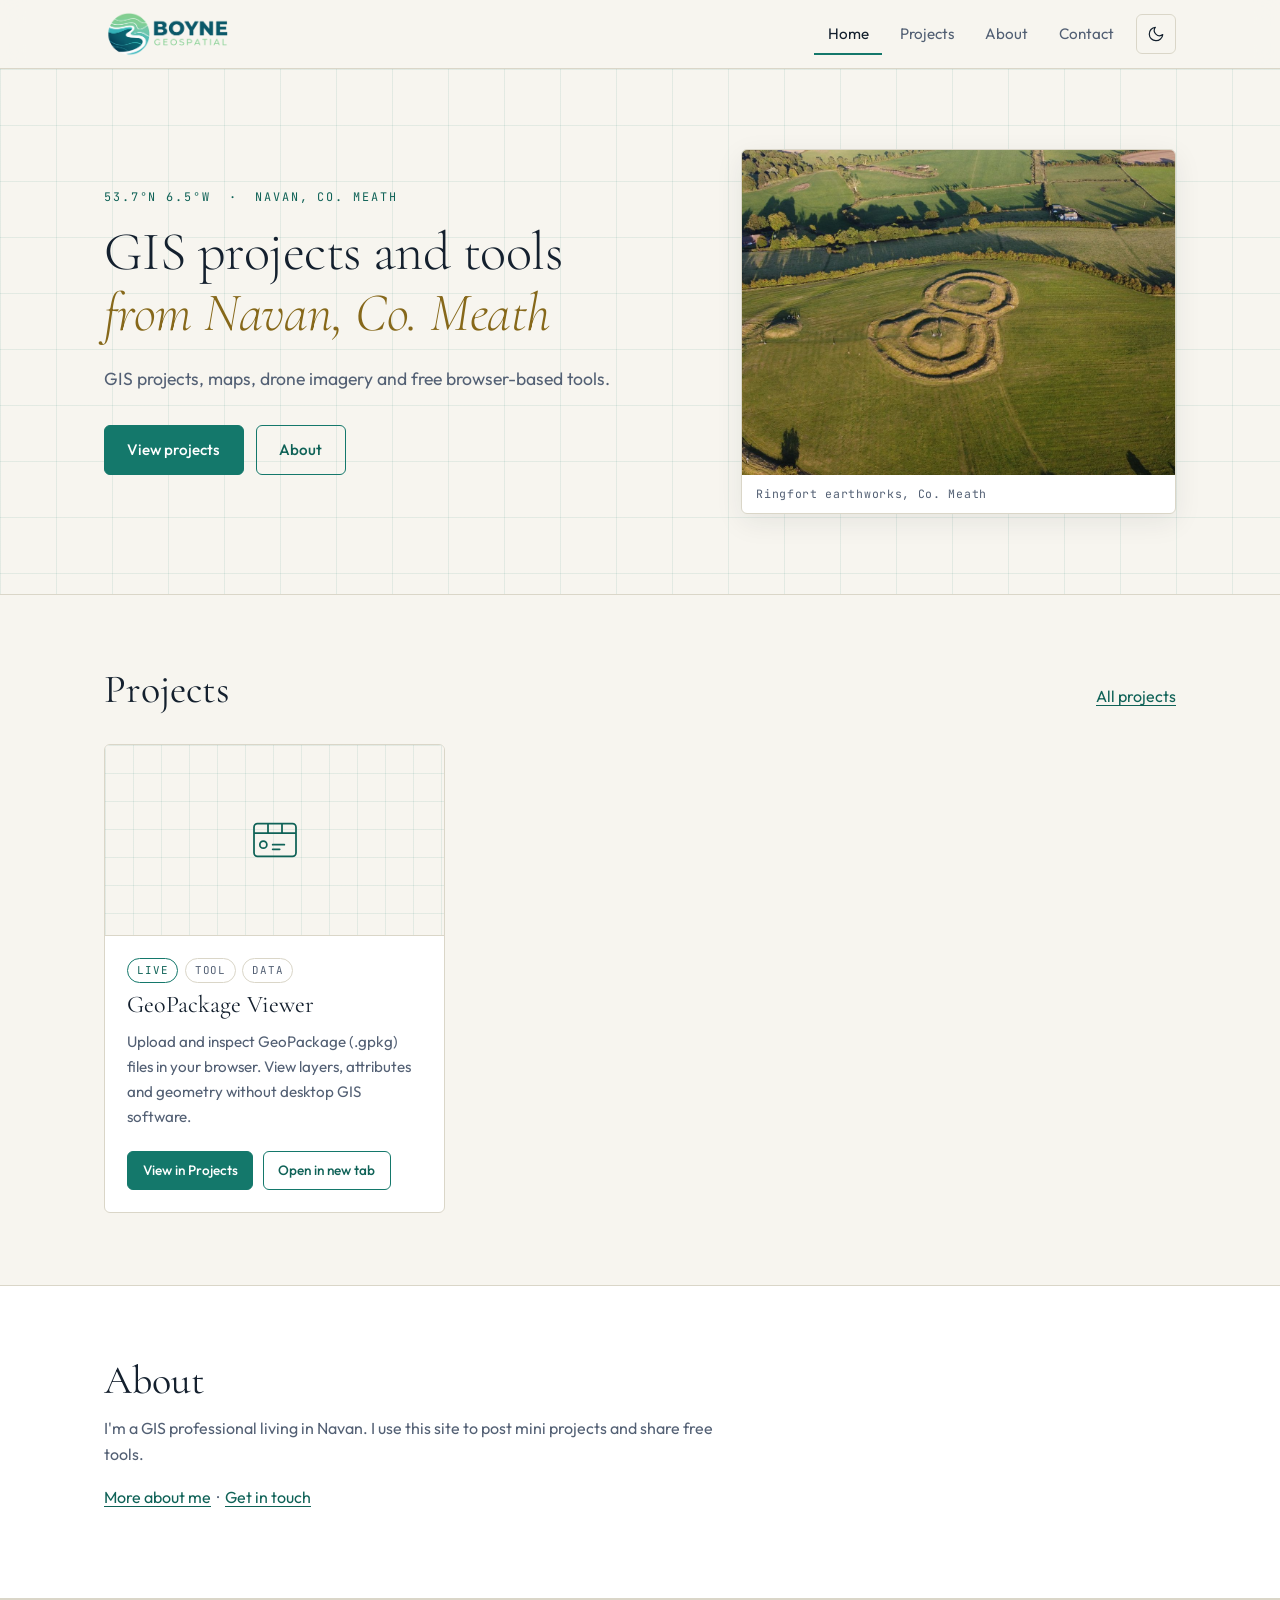
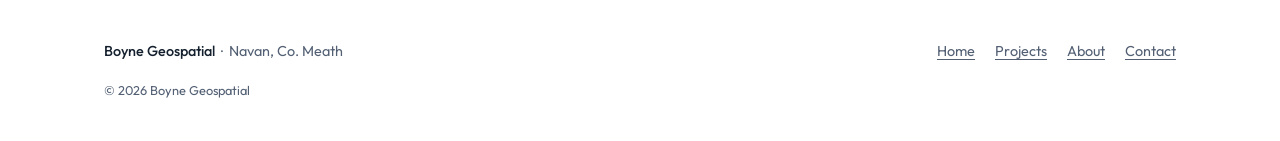
==== commit 5ebc6596: "Plainer wording and no photo on About Reuses wording from the earlier site for the home intro, the G" ====
--- a/index.html
+++ b/index.html
@@ -68,7 +68,7 @@
         <div>
           <span class="eyebrow">53.7°N 6.5°W &nbsp;·&nbsp; Navan, Co. Meath</span>
           <h1>GIS projects and tools <em>from Navan, Co.&nbsp;Meath</em></h1>
-          <p class="lede">Web maps, small interactive projects and free browser-based tools.</p>
+          <p class="lede">GIS projects, maps, drone imagery and free browser-based tools.</p>
           <div class="btn-row">
             <a class="btn btn--primary" href="/projects">View projects</a>
             <a class="btn" href="/about">About</a>
@@ -86,7 +86,7 @@
     <section class="section" aria-labelledby="featured-heading">
       <div class="container">
         <div class="section-head">
-          <h2 id="featured-heading">Featured projects</h2>
+          <h2 id="featured-heading">Projects</h2>
           <a href="/projects">All projects</a>
         </div>
         <!-- Up to 3 cards. Copy a card from projects.html to feature it here
@@ -108,7 +108,7 @@
                 <span class="tag">Data</span>
               </div>
               <h3>GeoPackage Viewer</h3>
-              <p>Open a GeoPackage (.gpkg) file in your browser and see its layers, attributes and geometry types. Nothing to install.</p>
+              <p>Upload and inspect GeoPackage (.gpkg) files in your browser. View layers, attributes and geometry without desktop GIS software.</p>
               <div class="card-actions">
                 <a class="btn btn--primary btn--small" href="/projects">View in Projects</a>
                 <a class="btn btn--small" href="https://conorpg12.github.io/GeopackageViewer/" target="_blank" rel="noopener">Open in new tab</a>
@@ -125,8 +125,8 @@
         <div class="prose">
           <h2 id="about-heading">About</h2>
           <p>
-            I'm a GIS professional living in Navan. Boyne Geospatial is where I publish
-            my own GIS projects and tools.
+            I'm a GIS professional living in Navan. I use this site to post mini projects
+            and share free tools.
           </p>
           <p><a href="/about">More about me</a> &nbsp;·&nbsp; <a href="/contact">Get in touch</a></p>
         </div>
--- a/css/site.css
+++ b/css/site.css
@@ -596,23 +596,6 @@
 }
 
 /* ── About ────────────────────────────────────────────────── */
-.about-layout {
-  display: grid;
-  grid-template-columns: 280px 1fr;
-  gap: 3.5rem;
-  align-items: start;
-}
-
-.portrait {
-  border: 1px solid var(--color-border);
-  border-radius: var(--radius);
-  overflow: hidden;
-}
-
-.portrait img {
-  width: 100%;
-}
-
 .plain-list {
   display: grid;
   grid-template-columns: repeat(auto-fill, minmax(220px, 1fr));
@@ -737,8 +720,6 @@
   .container { padding: 0 1.25rem; }
   .hero { padding: 3rem 0; }
   .hero-layout { grid-template-columns: 1fr; gap: 2.25rem; }
-  .about-layout { grid-template-columns: 1fr; gap: 2rem; }
-  .portrait { max-width: 220px; }
   .card-grid { grid-template-columns: 1fr; }
   .embed-panel iframe { height: 80vh; }
 
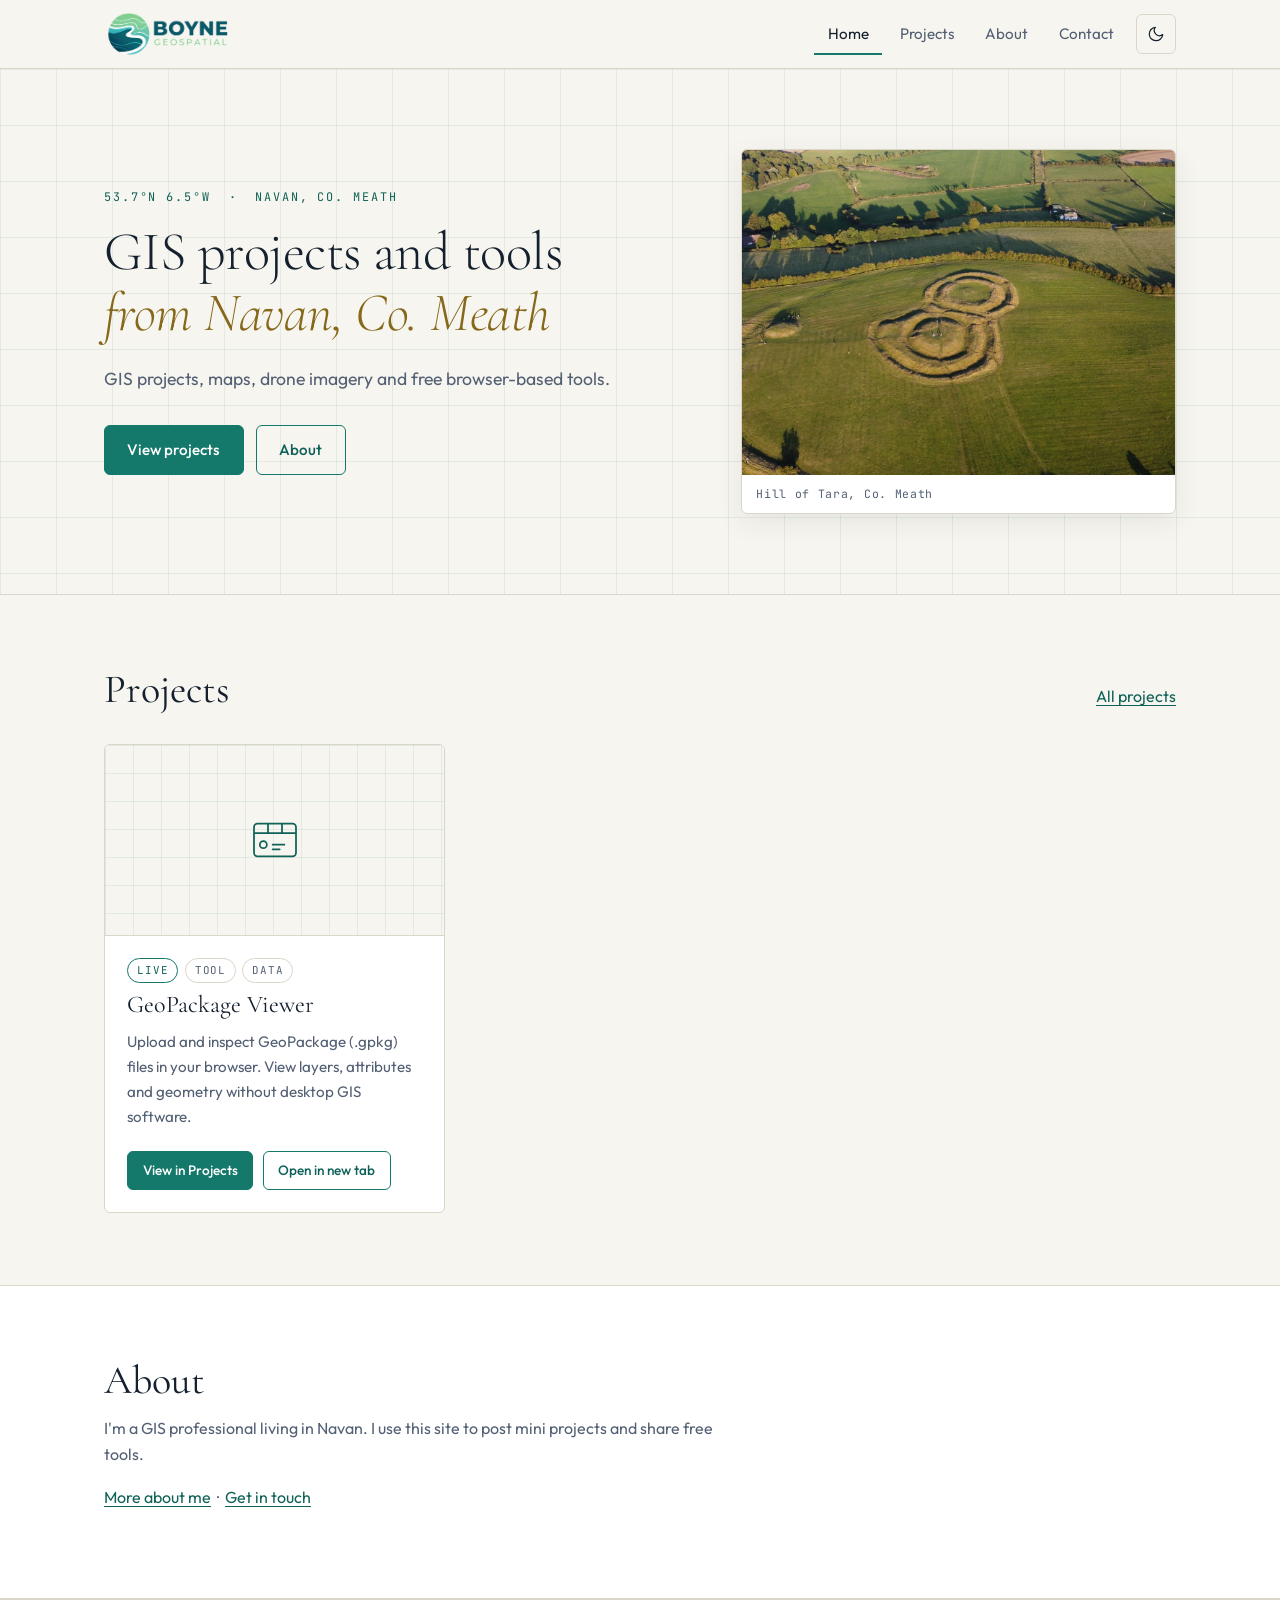
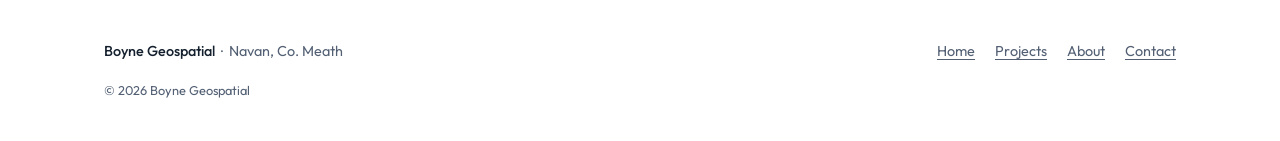
==== commit 7bbb9f83: "Caption the home photo as the Hill of Tara Co-Authored-By: Claude <noreply@anthropic.com>" ====
--- a/index.html
+++ b/index.html
@@ -76,8 +76,8 @@
         </div>
         <figure class="figure-frame">
           <img src="/images/web/ringfort-earthworks.jpg" width="1600" height="900"
-               alt="Aerial view of ancient double ringfort earthworks in pasture, Co. Meath">
-          <figcaption>Ringfort earthworks, Co. Meath</figcaption>
+               alt="Aerial view of the earthworks on the Hill of Tara, Co. Meath">
+          <figcaption>Hill of Tara, Co. Meath</figcaption>
         </figure>
       </div>
     </section>
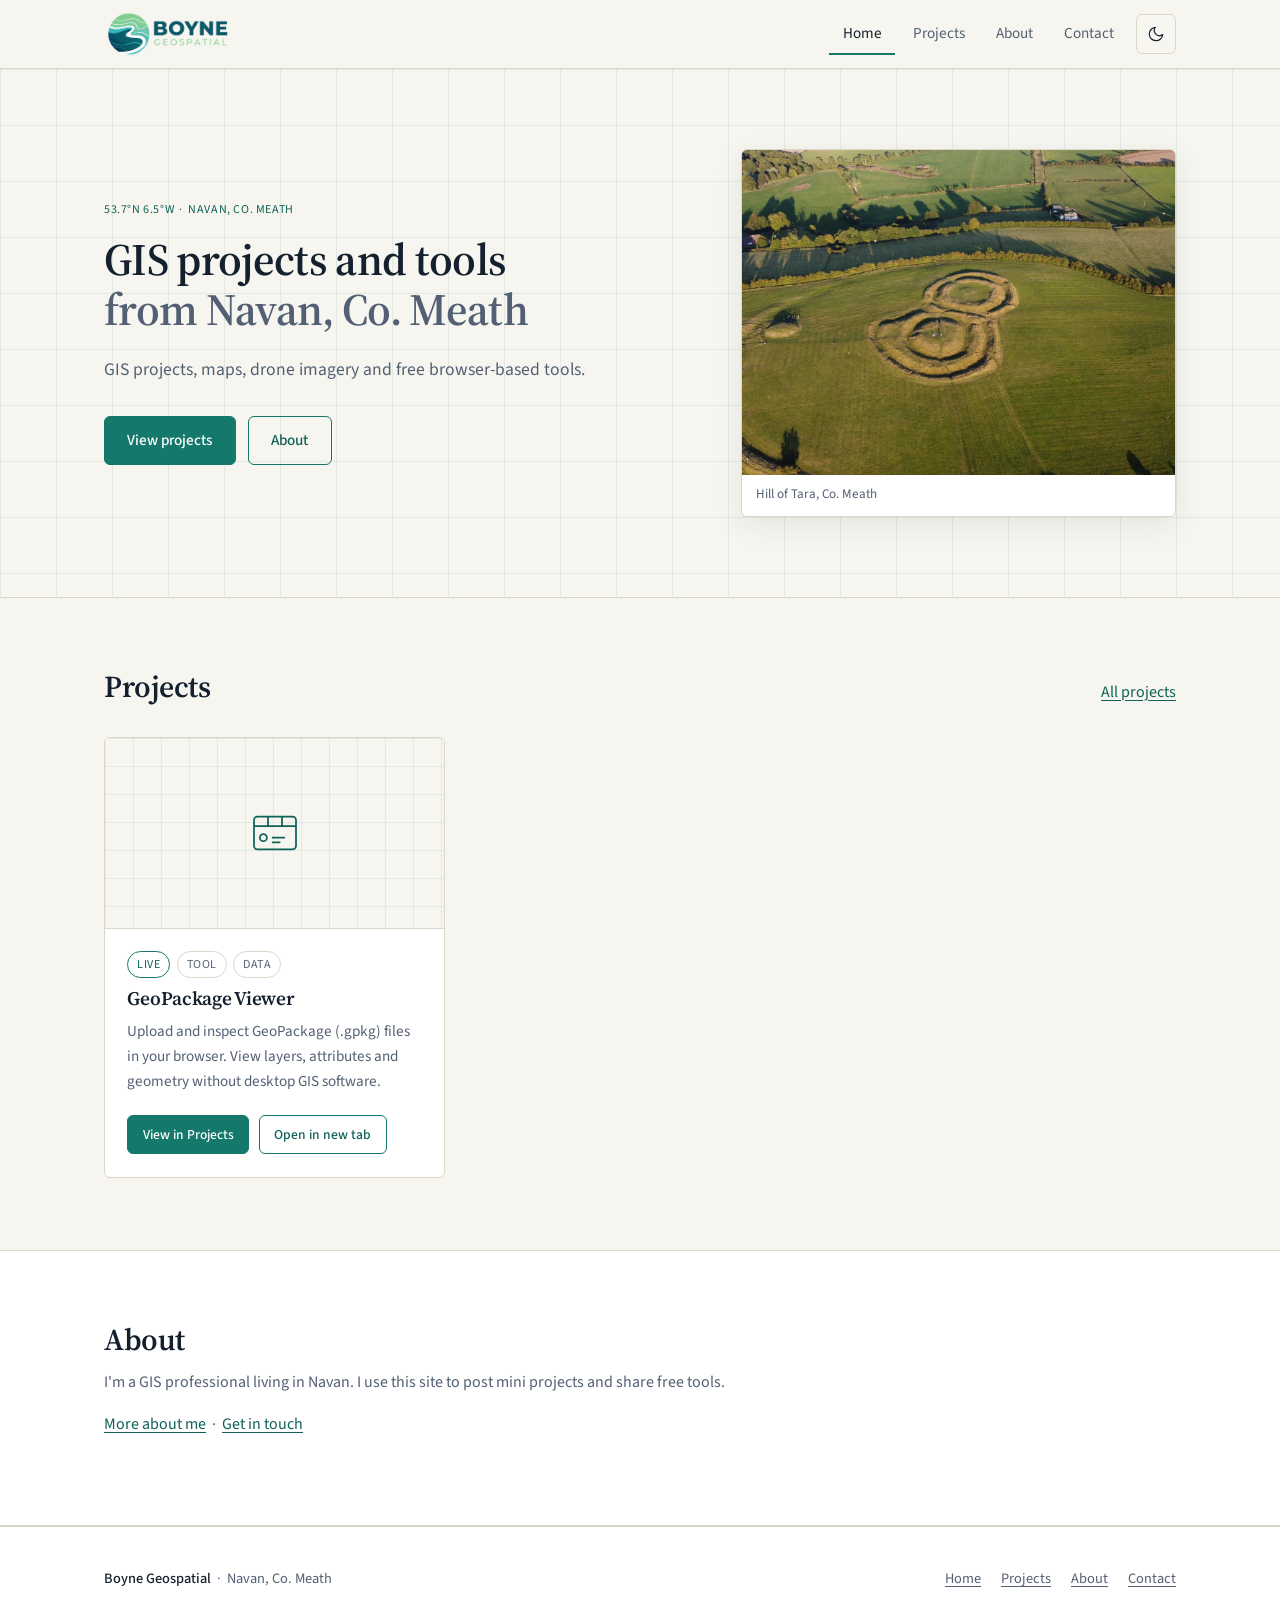
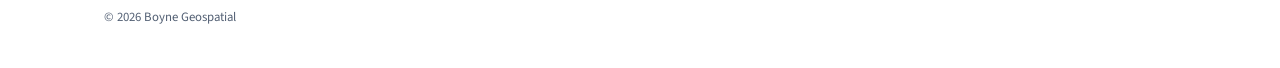
==== commit 5c2433de: "Switch fonts to Source Serif 4 and Source Sans 3 Replaces the thin Cormorant headings, italic gold h" ====
--- a/index.html
+++ b/index.html
@@ -17,7 +17,7 @@
   <link rel="apple-touch-icon" href="/apple-touch-icon.png">
   <link rel="preconnect" href="https://fonts.googleapis.com">
   <link rel="preconnect" href="https://fonts.gstatic.com" crossorigin>
-  <link rel="stylesheet" href="https://fonts.googleapis.com/css2?family=Cormorant+Garamond:ital,wght@0,300;0,400;1,300&family=Outfit:wght@400;500&family=JetBrains+Mono&display=swap">
+  <link rel="stylesheet" href="https://fonts.googleapis.com/css2?family=Source+Sans+3:wght@400;500;600&family=Source+Serif+4:opsz,wght@8..60,600&display=swap">
   <link rel="stylesheet" href="/css/site.css">
   <script src="/js/theme.js"></script>
   <script type="application/ld+json">
--- a/css/site.css
+++ b/css/site.css
@@ -19,9 +19,8 @@
   --nav-bg:         rgba(247, 245, 239, 0.9);
   --shadow-glow:    0 8px 28px rgba(20, 32, 46, 0.08);
 
-  --font-display: 'Cormorant Garamond', Georgia, serif;
-  --font-body:    'Outfit', system-ui, sans-serif;
-  --font-mono:    'JetBrains Mono', ui-monospace, monospace;
+  --font-display: 'Source Serif 4', Georgia, serif;
+  --font-body:    'Source Sans 3', system-ui, -apple-system, 'Segoe UI', Roboto, Helvetica, Arial, sans-serif;
 
   --nav-height: 68px;
   --radius:     6px;
@@ -178,32 +177,30 @@
 .eyebrow {
   display: block;
   margin-bottom: 0.9rem;
-  font-family: var(--font-mono);
-  font-size: 0.74rem;
-  letter-spacing: 0.16em;
+  font-size: 0.75rem;
+  letter-spacing: 0.05em;
   text-transform: uppercase;
   color: var(--color-link);
 }
 
 h1, h2, h3 {
   font-family: var(--font-display);
-  font-weight: 400;
+  font-weight: 600;
+  letter-spacing: -0.015em;
   line-height: 1.12;
   color: var(--color-text);
 }
 
 h1 {
-  font-size: clamp(2.5rem, 6vw, 4.25rem);
-  font-weight: 300;
-  letter-spacing: -0.01em;
+  font-size: clamp(2rem, 4.5vw, 3.1rem);
 }
 
 h2 {
-  font-size: clamp(1.8rem, 3.5vw, 2.5rem);
+  font-size: clamp(1.45rem, 2.6vw, 1.9rem);
 }
 
 h3 {
-  font-size: 1.5rem;
+  font-size: 1.2rem;
 }
 
 .lede {
@@ -401,13 +398,13 @@
 }
 
 .hero h1 {
-  font-size: clamp(2.3rem, 4.4vw, 3.4rem);
+  font-size: clamp(1.9rem, 3.6vw, 2.8rem);
 }
 
 .hero h1 em {
   display: block;
-  font-style: italic;
-  color: var(--color-gold);
+  font-style: normal;
+  color: var(--color-muted);
 }
 
 .figure-frame {
@@ -426,9 +423,7 @@
 
 .figure-frame figcaption {
   padding: 0.6rem 0.9rem;
-  font-family: var(--font-mono);
-  font-size: 0.72rem;
-  letter-spacing: 0.06em;
+  font-size: 0.82rem;
   color: var(--color-muted);
 }
 
@@ -521,9 +516,8 @@
   padding: 0.15rem 0.55rem;
   border: 1px solid var(--color-border);
   border-radius: 100px;
-  font-family: var(--font-mono);
-  font-size: 0.68rem;
-  letter-spacing: 0.08em;
+  font-size: 0.75rem;
+  letter-spacing: 0.05em;
   text-transform: uppercase;
   color: var(--color-muted);
 }
@@ -581,8 +575,7 @@
   gap: 1rem;
   padding: 0.6rem 0.9rem;
   border-bottom: 1px solid var(--color-border);
-  font-family: var(--font-mono);
-  font-size: 0.8rem;
+  font-size: 0.82rem;
   color: var(--color-muted);
 }
 
@@ -632,9 +625,8 @@
 .contact-label {
   display: block;
   margin-bottom: 0.35rem;
-  font-family: var(--font-mono);
-  font-size: 0.7rem;
-  letter-spacing: 0.14em;
+  font-size: 0.75rem;
+  letter-spacing: 0.05em;
   text-transform: uppercase;
   color: var(--color-muted);
 }
